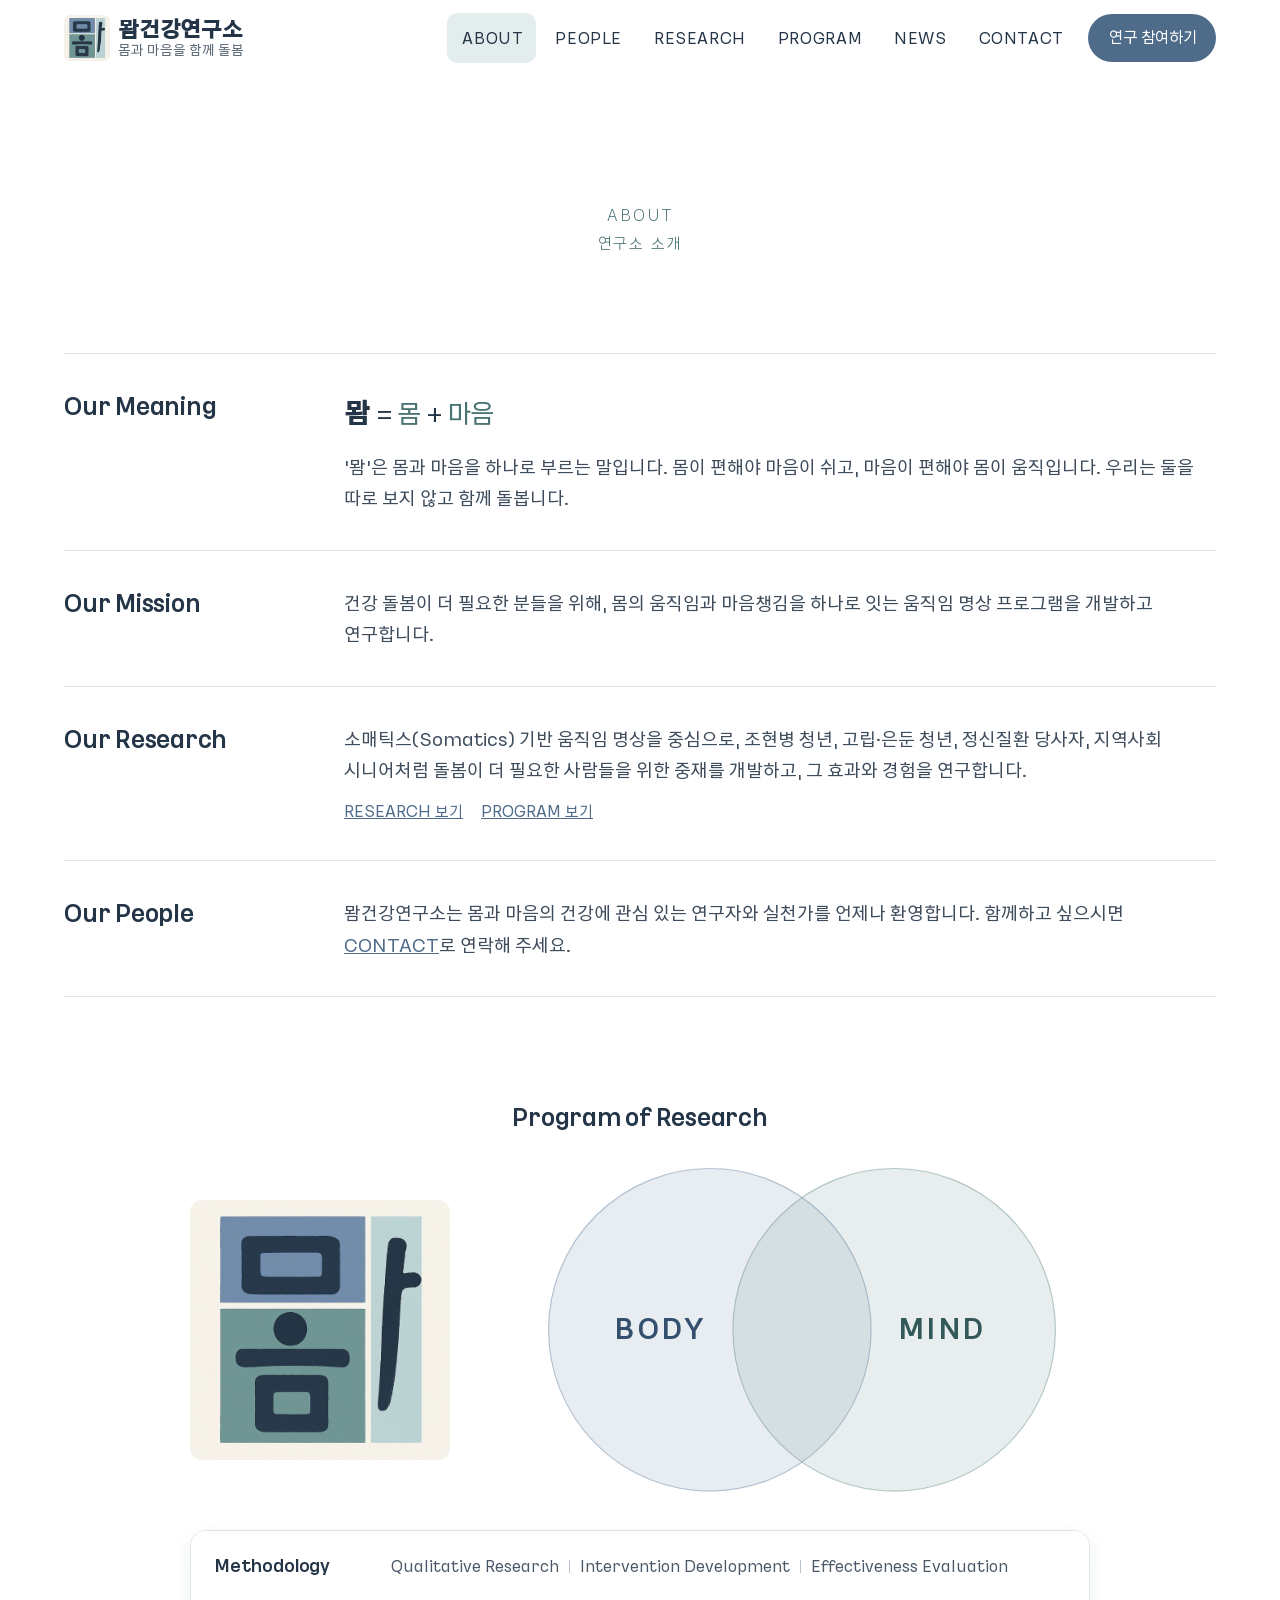
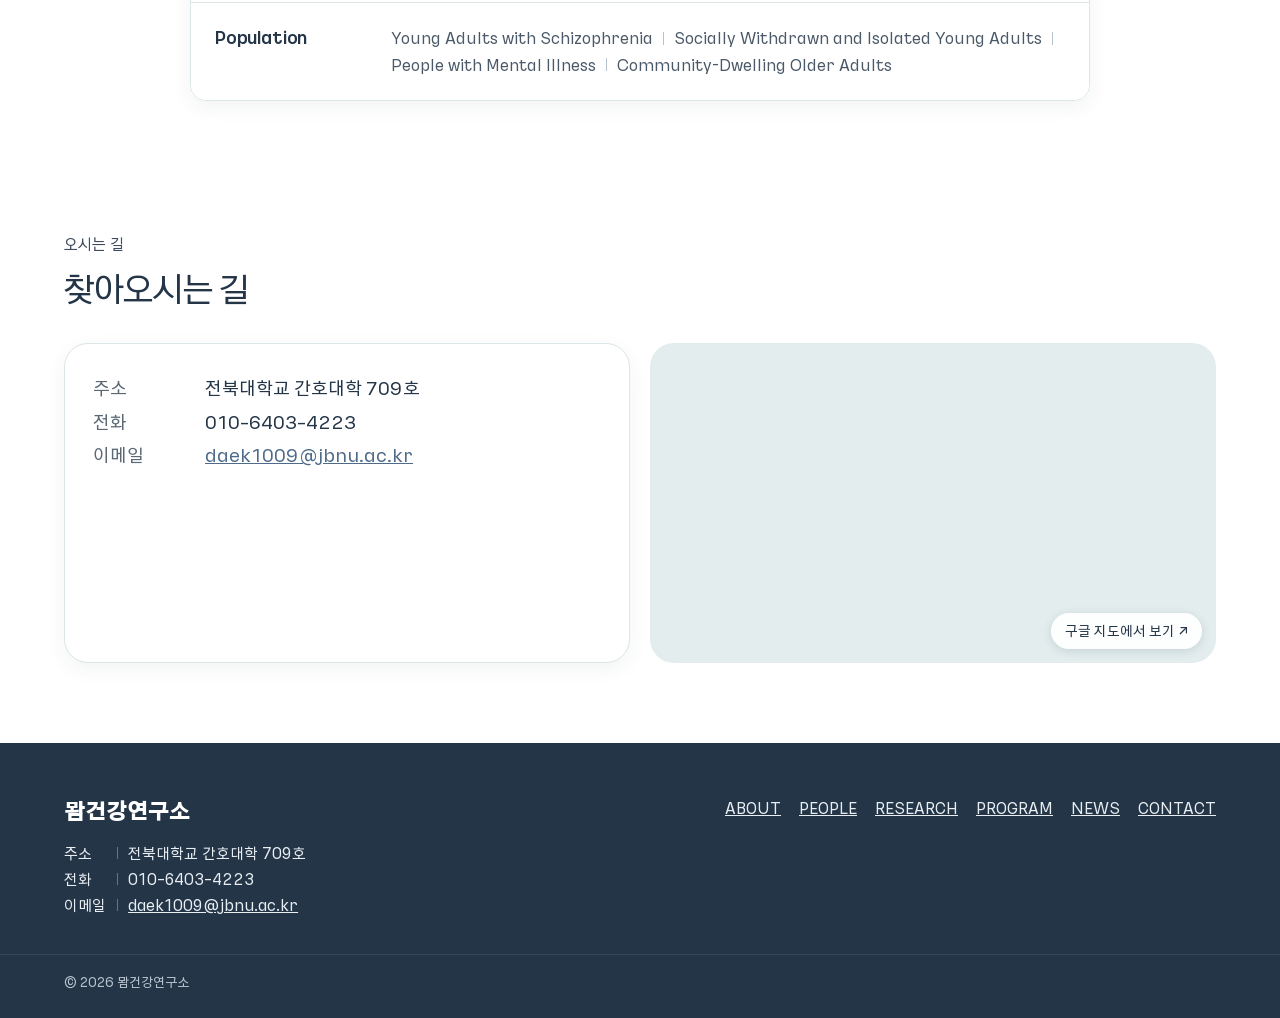
==== about.html @ 6b865387 "연구 도식 개편, 로고를 배경 있는 원본으로 - Program of Research: 왼쪽 뫔 로고 + 오른쪽 BODY·MIND 원 두 개, 글자를 원 안쪽으로 - Methodol" ====
<!doctype html>
<html lang="ko">
<head>
<meta charset="utf-8">
<meta name="viewport" content="width=device-width, initial-scale=1">
<title>연구소 소개 | 뫔건강연구소</title>
<meta name="description" content="뫔건강연구소 소개, 연구 방향, 오시는 길">
<link rel="icon" href="assets/images/favicon.png">
<link rel="preload" href="assets/fonts/KakaoSmallSans-Regular.woff2" as="font" type="font/woff2" crossorigin>
<link rel="preconnect" href="https://fonts.googleapis.com">
<link rel="preconnect" href="https://fonts.gstatic.com" crossorigin>
<link rel="stylesheet" href="https://fonts.googleapis.com/css2?family=Gothic+A1:wght@900&display=swap&text=%EB%AB%94%EA%B1%B4%EA%B0%95%EC%97%B0%EA%B5%AC%EC%86%8C">
<link rel="stylesheet" href="assets/css/style.css">
</head>
<body data-page="about">
<div id="site-header"></div>
<main id="main">
<section class="page-hero only-eyebrow news-top"><div class="wrap">
<p class="eyebrow">ABOUT</p>
<h1 class="ko-title">연구소 소개</h1>
</div></section>

<section class="mabout about-intro" id="intro"><div class="wrap">
  <div class="mrow">
    <h2>Our Meaning</h2>
    <div>
      <p class="mlead"><b>뫔</b> = <span>몸</span> + <span>마음</span></p>
      <p>‘뫔’은 몸과 마음을 하나로 부르는 말입니다. 몸이 편해야 마음이 쉬고, 마음이 편해야 몸이 움직입니다. 우리는 둘을 따로 보지 않고 함께 돌봅니다.</p>
    </div>
  </div>
  <div class="mrow">
    <h2>Our Mission</h2>
    <div><p>건강 돌봄이 더 필요한 분들을 위해, 몸의 움직임과 마음챙김을 하나로 잇는 움직임 명상 프로그램을 개발하고 연구합니다.</p></div>
  </div>
  <div class="mrow">
    <h2>Our Research</h2>
    <div><p>소매틱스(Somatics) 기반 움직임 명상을 중심으로, 조현병 청년, 고립·은둔 청년, 정신질환 당사자, 지역사회 시니어처럼 돌봄이 더 필요한 사람들을 위한 중재를 개발하고, 그 효과와 경험을 연구합니다.</p>
      <p class="mlink"><a href="research.html">RESEARCH 보기</a><a href="program.html">PROGRAM 보기</a></p></div>
  </div>
  <div class="mrow">
    <h2>Our People</h2>
    <div><p>뫔건강연구소는 몸과 마음의 건강에 관심 있는 연구자와 실천가를 언제나 환영합니다. 함께하고 싶으시면 <a href="contact.html">CONTACT</a>로 연락해 주세요.</p></div>
  </div>
</div></section>
<section class="mprog" id="focus"><div class="wrap">
  <h2 class="mprog-title">Program of Research</h2>
  <div class="mprog-body">
    <img class="mprog-logo" src="assets/images/logo-full.jpg" alt="뫔건강연구소 로고" width="640" height="640">
    <svg class="mvenn" viewBox="0 0 500 300" role="img" aria-labelledby="venn-t venn-d">
      <title id="venn-t">Program of Research</title>
      <desc id="venn-d">Two overlapping circles, Body and Mind.</desc>
      <circle cx="170" cy="150" r="140" fill="#728DAA" fill-opacity="0.16" stroke="#728DAA" stroke-opacity="0.5"/>
      <circle cx="330" cy="150" r="140" fill="#729596" fill-opacity="0.16" stroke="#729596" stroke-opacity="0.5"/>
      <text x="128" y="158" text-anchor="middle" class="v-h" fill="#34506E">BODY</text>
      <text x="372" y="158" text-anchor="middle" class="v-h" fill="#335859">MIND</text>
    </svg>
  </div>
  <div class="mboxes">
    <div><h3>Methodology</h3><p>Qualitative Research<span class="vbar" aria-hidden="true"></span>Intervention Development<span class="vbar" aria-hidden="true"></span>Effectiveness Evaluation</p></div>
    <div><h3>Population</h3><p>Young Adults with Schizophrenia<span class="vbar" aria-hidden="true"></span>Socially Withdrawn and Isolated Young Adults<span class="vbar" aria-hidden="true"></span>People with Mental Illness<span class="vbar" aria-hidden="true"></span>Community-Dwelling Older Adults</p></div>
  </div>
</div></section>
<section class="section" id="location"><div class="wrap">
  <div class="section-head"><p class="eyebrow">오시는 길</p><h2>찾아오시는 길</h2></div>
  <div class="grid two">
    <div class="card info"><dl id="loc-info"></dl></div>
    <div class="map" id="map">지도 준비 중</div>
  </div>
</div></section>
</main>
<div id="site-footer"></div>
<script src="assets/data/site.js"></script>
<script src="assets/js/layout.js"></script>
<script>
var S = window.MWAM_SITE || {};
document.getElementById('loc-info').innerHTML =
  '<dt>주소</dt><dd>' + (S.address || '[주소]') + '</dd>' +
  '<dt>전화</dt><dd>' + (S.tel || '[전화번호]') + '</dd>' +
  '<dt>이메일</dt><dd>' + (S.email ? '<a href="mailto:' + S.email + '">' + S.email + '</a>' : '[이메일 주소]') + '</dd>';

if (S.mapEmbed) document.getElementById('map').innerHTML =
  '<iframe src="' + S.mapEmbed + '" title="연구소 위치 지도" tabindex="-1"></iframe>' +
  (S.mapLink ? '<a class="map-link" href="' + S.mapLink + '" target="_blank" rel="noopener" aria-label="구글 지도에서 전북대학교 간호대학 위치 열기"><span>구글 지도에서 보기 ↗</span></a>' : '');
</script>
</body>
</html>
---- assets/css/style.css ----
/* 뫔 건강연구소 — 공통 스타일
   색은 로고에서 가져옴: 남색 / 회청 / 청록 / 하늘 / 크림 */

@font-face {
  font-family: 'Hakgyoansim Allimjang';
  src: url('../fonts/HakgyoansimAllimjang-R.woff2') format('woff2');
  font-weight: 100 499;
  font-display: swap;
}
@font-face {
  font-family: 'Hakgyoansim Allimjang';
  src: url('../fonts/HakgyoansimAllimjang-B.woff2') format('woff2');
  font-weight: 500 900;
  font-display: swap;
}

@font-face {
  font-family: 'Kakao Small Sans';
  src: url('../fonts/KakaoSmallSans-Light.woff2') format('woff2');
  font-weight: 100 349;
  font-display: swap;
}
@font-face {
  font-family: 'Kakao Small Sans';
  src: url('../fonts/KakaoSmallSans-Regular.woff2') format('woff2');
  font-weight: 350 900;
  font-display: swap;
}
@font-face {
  font-family: 'Kakao Big Sans';
  src: url('../fonts/KakaoBigSans-Regular.woff2') format('woff2');
  font-weight: 100 899;
  font-display: swap;
}
@font-face {  /* 카드의 큰 번호 장식에만 씀 */
  font-family: 'Kakao Big Sans';
  src: url('../fonts/KakaoBigSans-ExtraBold.woff2') format('woff2');
  font-weight: 900;
  font-display: swap;
}

:root {
  --navy: #243548;
  --navy-2: #34465B;
  --blue: #4F6B8A;        /* 버튼·링크 (흰 글자 대비 5.5:1) */
  --blue-dark: #34506E;
  --blue-logo: #728DAA;
  --teal: #4A7374;
  --teal-dark: #335859;
  --teal-logo: #729596;
  --sky: #E3EDEE;
  --sky-logo: #BED3D5;
  --teal-tint: #DCEAE7;
  --cream: #E3EDEE;   /* 바탕: 하늘색 (예전 크림색 대신) */
  --white: #FFFFFF;
  --text: #243548;
  --text-2: #3E4C5C;
  --text-3: #4A5868;
  --muted: #5B6876;
  --line: #DCE5E7;
  --shadow: 0 10px 30px rgba(36, 53, 72, 0.10);
  --radius: 24px;
  --font: 'Kakao Small Sans', 'Apple SD Gothic Neo', 'Malgun Gothic', sans-serif;
  --font-head: 'Kakao Big Sans', 'Kakao Small Sans', 'Malgun Gothic', sans-serif;  /* 제목용 */
  --font-brand: 'Gothic A1', 'Hakgyoansim Allimjang', sans-serif;  /* 연구소 이름 전용: Gothic A1 900 */
  --wrap: 1200px;
}

* { box-sizing: border-box; }
html { scroll-behavior: smooth; scroll-padding-top: 96px; }
body {
  margin: 0;
  background: var(--white);  /* 모든 바탕은 흰색 */
  color: var(--text);
  font-family: var(--font);
  font-size: 18px;           /* 주 이용자(고령층 등) 고려해 본문 18px */
  line-height: 1.75;
  word-break: keep-all;
  -webkit-font-smoothing: antialiased;
}
img { max-width: 100%; height: auto; display: block; }
a { color: var(--blue); }
a:hover { color: var(--navy); }
h1, h2, h3, h4 { font-family: var(--font-head); margin: 0; font-weight: 400; line-height: 1.35; letter-spacing: -0.01em; }
p { margin: 0; }
strong, b, th { font-weight: 400; }  /* 이름 외에는 볼드 쓰지 않음 */
.wrap { max-width: var(--wrap); margin: 0 auto; padding: 0 24px; }
.skip { position: absolute; left: -9999px; }
.skip:focus { left: 16px; top: 16px; z-index: 100; background: var(--white); padding: 8px 16px; border-radius: 8px; }
:focus-visible { outline: 3px solid var(--blue-logo); outline-offset: 2px; }

/* ---------- 헤더 ---------- */
.site-header {
  position: sticky; top: 0; z-index: 50;
  background: var(--white);
}
.site-header .wrap { display: flex; align-items: center; justify-content: space-between; gap: 16px; min-height: 76px; }
.brand { display: flex; align-items: center; gap: 8px; text-decoration: none; color: var(--navy); }
.brand img { width: 46px; height: 46px; border-radius: 6px; }
.brand-name { display: flex; flex-direction: column; line-height: 1.12; }
.brand-name strong { font-family: var(--font-brand); font-size: 1.3rem; font-weight: 900; letter-spacing: -0.01em; }  /* 볼드는 연구소 이름에만 */
.brand-name small { font-family: var(--font); font-weight: 400; font-size: 0.85rem; color: var(--muted); }  /* 카카오 작은글씨 */

.gnb { display: flex; align-items: center; gap: 4px; }
.gnb > ul { list-style: none; margin: 0; padding: 0; display: flex; gap: 4px; }
.gnb > ul > li { position: relative; }
.gnb > ul > li > a {
  display: block; padding: 12px 14px; border-radius: 10px;
  text-decoration: none; color: var(--navy); font-weight: 400; font-size: 0.95rem; letter-spacing: 0.04em;
}
.gnb > ul > li > a:hover, .gnb > ul > li > a[aria-current="page"] { background: var(--sky); color: var(--navy); }
.sub {
  list-style: none; margin: 0; padding: 8px;
  position: absolute; top: 100%; left: 50%; transform: translateX(-50%);
  min-width: 180px; background: var(--white); border-radius: 14px; box-shadow: var(--shadow);
  border: 1px solid var(--line);
  opacity: 0; visibility: hidden; transition: opacity .15s;
}
.gnb li:hover > .sub, .gnb li:focus-within > .sub { opacity: 1; visibility: visible; }
.sub a { display: block; padding: 8px 12px; border-radius: 8px; text-decoration: none; color: var(--text-2); font-size: 0.95rem; white-space: nowrap; }
.sub a:hover { background: var(--sky); color: var(--navy); }
.btn-join {
  margin-left: 8px; padding: 10px 20px; border-radius: 999px;
  background: var(--blue); color: var(--white) !important; text-decoration: none; font-weight: 400; font-size: 0.98rem; white-space: nowrap;
}
.btn-join:hover { background: var(--navy); }
.menu-toggle {
  display: none; background: none; border: 1px solid var(--line); border-radius: 10px;
  width: 48px; height: 48px; cursor: pointer; color: var(--navy);
}

@media (max-width: 1080px) {
  .menu-toggle { display: inline-flex; align-items: center; justify-content: center; }
  .gnb {
    display: none; position: absolute; top: 100%; left: 0; right: 0;
    background: var(--white); box-shadow: 0 12px 20px rgba(36, 53, 72, 0.08);
    flex-direction: column; align-items: stretch; padding: 8px 16px 20px;
    max-height: calc(100vh - 76px); overflow-y: auto;
  }
  .gnb.open { display: flex; }
  .gnb > ul { flex-direction: column; }
  .sub { position: static; transform: none; opacity: 1; visibility: visible; box-shadow: none; border: 0; padding: 0 0 8px 12px; min-width: 0; }
  .btn-join { margin: 12px 0 0; text-align: center; }
}

/* ---------- 페이지 상단 (가운데 정렬, 가는 제목) ---------- */
.page-hero { background: var(--white); padding: 72px 0 56px; text-align: center; }
.page-hero .eyebrow { margin-bottom: 10px; font-size: 0.9rem; letter-spacing: 0.12em; color: var(--teal); }
.page-hero h1 { font-size: clamp(1.9rem, 3.6vw, 2.5rem); font-weight: 300; letter-spacing: -0.02em; }
.page-hero p { margin: 14px auto 0; color: var(--text-3); max-width: 620px; font-weight: 300; }
.breadcrumb { font-size: 0.85rem; color: var(--muted); margin-top: 18px; order: 9; }
.breadcrumb a { color: var(--muted); text-decoration: none; }
.page-hero .wrap { display: flex; flex-direction: column; align-items: center; }
.page-hero.only-eyebrow { padding: 56px 0 8px; }  /* NEWS: 영문 제목만 */
.page-hero.only-eyebrow .eyebrow { margin: 0; font-family: var(--font); font-size: 0.95rem; }
.page-hero.only-eyebrow a { color: inherit; text-decoration: none; }

.eyebrow { margin-bottom: 8px; }
.page-hero h1 { font-size: clamp(2rem, 4vw, 2.8rem); }
.page-hero p { margin-top: 12px; color: var(--text-2); max-width: 640px; }
.breadcrumb { font-size: 0.9rem; color: var(--muted); margin-bottom: 12px; }
.breadcrumb a { color: var(--muted); }

.eyebrow { color: var(--blue); font-weight: 400; font-size: 0.95rem; }
.section { padding: 80px 0; }
.section.white { background: var(--white); }
.section-head { margin-bottom: 32px; }
.section-head h2 { font-size: clamp(1.6rem, 3vw, 2.1rem); margin-top: 6px; }
.section-head p { color: var(--text-2); margin-top: 10px; max-width: 680px; }

/* ---------- 홈 히어로 ---------- */
.hero { background: var(--white); }
.hero .wrap { display: flex; flex-wrap: wrap; align-items: center; gap: 40px; padding-top: 72px; padding-bottom: 120px; }
.hero-text { flex: 1 1 460px; display: flex; flex-direction: column; gap: 20px; }
.hero-text h1 { font-size: clamp(2.2rem, 5vw, 3.3rem); line-height: 1.3; }
.hero-text p { font-size: 1.12rem; color: var(--text-2); max-width: 540px; }
.chip { align-self: flex-start; background: var(--white); color: var(--blue-dark); border-radius: 999px; padding: 6px 16px; font-size: 0.92rem; font-weight: 400; }
.hero-art { flex: 1 1 340px; display: flex; justify-content: center; }
.hero-art img { width: min(340px, 80%); border-radius: 12px; box-shadow: var(--shadow); }
@media (max-width: 640px) {
  .hero .wrap { padding-top: 48px; padding-bottom: 104px; gap: 28px; }
  .hero-art img { width: 180px; }
  .section { padding: 56px 0; }
}

.quick { margin-top: -64px; display: grid; grid-template-columns: repeat(auto-fit, minmax(min(300px, 100%), 1fr)); gap: 20px; position: relative; }
.quick a {
  background: var(--white); border-radius: 28px; padding: 30px 34px; text-decoration: none; color: var(--navy);
  display: flex; align-items: center; justify-content: space-between; gap: 20px; box-shadow: var(--shadow);
  transition: transform .15s;
}
.quick a:hover { transform: translateY(-2px); color: var(--navy); }
.quick strong { display: block; font-family: var(--font-head); font-size: 1.3rem; }
.quick span.desc { color: var(--text-3); }
.arrow { flex: none; width: 52px; height: 52px; border-radius: 50%; background: var(--blue); display: flex; align-items: center; justify-content: center; }
.arrow.teal { background: var(--teal); }

/* ---------- 카드 ---------- */
.grid { display: grid; gap: 20px; grid-template-columns: repeat(auto-fit, minmax(min(240px, 100%), 1fr)); }
.grid.two { grid-template-columns: repeat(auto-fit, minmax(min(320px, 100%), 1fr)); }
.card { background: var(--white); border-radius: var(--radius); padding: 28px; display: flex; flex-direction: column; gap: 10px; }
.section.white .card { background: var(--white); }
.card h3 { font-size: 1.15rem; }
.card p { color: var(--text-3); }
.card .num { font-size: 1.6rem; font-weight: 400; color: var(--blue); }
.card .num.teal { color: var(--teal); }
.icon { width: 52px; height: 52px; border-radius: 16px; background: var(--sky); display: flex; align-items: center; justify-content: center; }
.icon.teal { background: var(--teal-tint); }

/* ---------- 목록 ---------- */
.list { list-style: none; margin: 0; padding: 0; }
.list li { border-top: 1px solid var(--line); padding: 14px 0; display: flex; justify-content: space-between; gap: 16px; }
.list li:last-child { border-bottom: 1px solid var(--line); }
.list a { color: var(--navy); text-decoration: none; }
.list a:hover { color: var(--blue); text-decoration: underline; }
.list .date { color: var(--muted); font-size: 0.9rem; flex: none; }
.more { font-size: 0.95rem; padding: 10px 0; }
.box-head { display: flex; justify-content: space-between; align-items: center; }

.tag { display: inline-block; font-size: 0.82rem; font-weight: 400; padding: 2px 10px; border-radius: 999px; background: var(--sky); color: var(--blue-dark); margin-right: 8px; vertical-align: 2px; }
.tag.teal { background: var(--teal-tint); color: var(--teal-dark); }

/* 연구성과 */
.pub { background: var(--white); border-radius: 18px; padding: 20px 24px; margin-bottom: 12px; display: grid; grid-template-columns: 72px 1fr; gap: 16px; }
.pub .year { font-weight: 400; color: var(--blue); }
.pub .title { font-weight: 400; color: var(--navy); }
.pub .meta { color: var(--text-3); font-size: 0.95rem; }
.pub a { font-size: 0.92rem; }

/* 과제 */
.project { background: var(--white); border-radius: 18px; padding: 22px 26px; margin-bottom: 12px; border-left: 6px solid var(--blue-logo); }
.project.done { border-left-color: var(--teal-logo); }
.section.white .project { background: var(--white); }
.project .period { color: var(--muted); font-size: 0.92rem; }
.project h3 { font-size: 1.12rem; margin: 4px 0; }
.project p { color: var(--text-3); font-size: 0.97rem; }

/* RESEARCH 카드 (큰 제목 + 연한 큰 번호 + 알약 이름표) */
.rhead { margin-bottom: 44px; max-width: 860px; }
.rhead h2 { font-size: clamp(1.9rem, 4.2vw, 3rem); line-height: 1.3; letter-spacing: -0.02em; margin-top: 8px; }
.rhead .hl { color: var(--teal); }
.rhead p:last-child { margin-top: 18px; color: var(--text-2); font-size: 1.05rem; }
.rgrid { display: grid; gap: 24px; grid-template-columns: repeat(auto-fill, minmax(min(440px, 100%), 1fr)); }
.rcard { --c: var(--blue); --c2: var(--blue-dark); --tint: #E4ECF4; --line-c: #C9D6E4;
  position: relative; overflow: hidden; border-radius: 28px; padding: 44px 40px 40px;
  background: linear-gradient(170deg, var(--tint) 0%, #F7FAFC 55%, #FFFFFF 100%);
  border: 1px solid rgba(36, 53, 72, 0.07); box-shadow: 0 12px 32px rgba(36, 53, 72, 0.08); }
.rcard::before { content: ''; position: absolute; left: 0; right: 0; top: 0; height: 7px; background: linear-gradient(90deg, var(--c) 0%, var(--line-c) 100%); }
.rcard.tone1 { --c: var(--teal); --c2: var(--teal-dark); --tint: #DDEDE9; --line-c: #BFDAD3; }
.rcard.tone2 { --c: var(--blue-logo); --c2: var(--blue-dark); --tint: #E0EDF0; --line-c: #C4DADF; }
.rcard .wm { position: absolute; top: -26px; right: -14px; font-family: var(--font-head); font-weight: 900; font-size: 11rem; line-height: 1; letter-spacing: -0.04em;
  color: var(--c); opacity: 0.13; pointer-events: none; }
.rcard header { position: relative; display: flex; align-items: center; gap: 14px; padding-bottom: 26px; border-bottom: 1px solid var(--line-c); }
.rcard .num { flex: none; width: 40px; height: 40px; border-radius: 50%; background: var(--c); color: var(--white); display: inline-flex; align-items: center; justify-content: center; font-size: 0.95rem; }
.rcard h3 { font-size: 1.55rem; letter-spacing: -0.02em; }
.rrows { position: relative; margin: 26px 0 0; display: grid; gap: 14px; }
.rrows div { display: grid; grid-template-columns: 104px 1fr; gap: 18px; align-items: start; }
.rrows dt { text-align: center; padding: 6px 0; border-radius: 999px; background: var(--white); border: 1px solid var(--line-c); color: var(--c2); font-size: 0.88rem; }
.rrows dd { margin: 0; padding-top: 4px; color: var(--text); line-height: 1.6; }
.rempty { display: flex; align-items: center; justify-content: center; min-height: 180px; color: var(--muted); }
@media (max-width: 640px) {
  .rcard { padding: 32px 22px 26px; }
  .rcard .wm { font-size: 7.5rem; top: -16px; }
  .rrows div { grid-template-columns: 76px 1fr; gap: 12px; }
}

/* 연구진 */
.person { background: var(--white); border-radius: var(--radius); padding: 28px; display: grid; grid-template-columns: 160px 1fr; gap: 28px; align-items: start; }
.person.small { grid-template-columns: 112px 1fr; padding: 22px; gap: 20px; }
.photo { aspect-ratio: 3 / 4; border-radius: 16px; background: var(--sky); display: flex; align-items: center; justify-content: center; color: var(--muted); font-size: 0.85rem; overflow: hidden; }
.photo img { width: 100%; height: 100%; object-fit: cover; }
.person h3 { font-size: 1.35rem; }
.person.small h3 { font-size: 1.15rem; }
.person .role { color: var(--blue); font-weight: 400; }
.person dl { margin: 12px 0 0; display: grid; grid-template-columns: 72px 1fr; gap: 6px 12px; font-size: 0.97rem; }
.person dt { color: var(--muted); }
.person dd { margin: 0; color: var(--text-2); }
.person ul { margin: 8px 0 0; padding-left: 20px; color: var(--text-2); font-size: 0.97rem; }
.psec { margin-top: 24px; padding-top: 18px; border-top: 1px solid var(--line); }
.psec h4, .psec summary { font-size: 1rem; font-weight: 400; color: var(--blue); margin-bottom: 6px; }
.psec p { color: var(--text-2); }
.psec ul { margin: 0; padding-left: 20px; color: var(--text-2); font-size: 0.97rem; }
.psec li { margin-bottom: 4px; }
details.psec summary { cursor: pointer; list-style: none; display: flex; align-items: center; gap: 8px; }
details.psec summary::-webkit-details-marker { display: none; }
details.psec summary::after { content: '펼치기 ▾'; font-size: 0.85rem; color: var(--muted); margin-left: auto; }
details.psec[open] summary::after { content: '접기 ▴'; }
details.psec .cnt { font-size: 0.85rem; color: var(--muted); }
details.psec ul { margin-top: 10px; font-size: 0.92rem; line-height: 1.65; }
details.psec li { margin-bottom: 10px; }
@media (max-width: 640px) {
  .person, .person.small { grid-template-columns: 1fr; }
  .person .photo { max-width: 180px; }
}

/* 알림마당 */
.tabs { display: flex; gap: 8px; margin-bottom: 24px; flex-wrap: wrap; }
.tabs a { padding: 10px 20px; border-radius: 999px; background: var(--white); text-decoration: none; color: var(--text-2); font-weight: 400; border: 1px solid var(--line); }
.tabs a[aria-current="true"] { background: var(--navy); color: var(--white); border-color: var(--navy); }
/* 게시판 (표 형식) */
.count { font-size: 0.95rem; color: var(--muted); margin-bottom: 12px; }
.count b { color: var(--navy); font-weight: 400; }
.board-table { width: 100%; border-collapse: collapse; border-top: 2px solid var(--navy); background: var(--white); }
.board-table th { font-weight: 400; font-size: 0.92rem; color: var(--muted); padding: 14px 12px; border-bottom: 1px solid var(--line); }
.board-table td { padding: 18px 12px; border-bottom: 1px solid var(--line); vertical-align: middle; }
.board-table .no { width: 96px; text-align: center; color: var(--muted); font-size: 0.95rem; }
.board-table .date { width: 128px; text-align: center; color: var(--muted); font-size: 0.95rem; white-space: nowrap; }
.board-table .subject a { color: var(--text); text-decoration: none; }
.board-table .subject a:hover { color: var(--blue); text-decoration: underline; }
.board-table tbody tr:hover { background: #FBFCFC; }
.cat { color: var(--muted); }
.state { color: #B4483F; font-size: 0.92rem; white-space: nowrap; }  /* 모집 중: 붉은 글씨 (대비 5.3:1) */
.state.closed { color: var(--muted); }
.paging { display: flex; justify-content: center; gap: 6px; margin-top: 32px; }
.paging a, .paging strong { min-width: 40px; height: 40px; display: inline-flex; align-items: center; justify-content: center; border-radius: 8px; text-decoration: none; font-weight: 400; }
.paging a { color: var(--text-3); }
.paging a:hover { background: var(--sky); }
.paging strong { background: var(--navy); color: var(--white); }
@media (max-width: 640px) {
  .board-table thead { display: none; }
  .board-table tr { display: grid; grid-template-columns: auto 1fr; gap: 4px 10px; padding: 16px 4px; border-bottom: 1px solid var(--line); }
  .board-table td { padding: 0; border: 0; }
  .board-table .no { width: auto; text-align: left; }
  .board-table .no.plain { display: none; }  /* 휴대폰에서는 단순 번호 숨김 */
  .board-table .subject { grid-column: 1 / -1; order: -1; }
  .board-table .date { width: auto; text-align: left; }
}

/* 분류 탭 (밑줄형) */
.tabs.line { justify-content: center; gap: 28px; margin-bottom: 36px; }
.tabs.line a { background: none; border: 0; border-radius: 0; padding: 6px 2px; color: var(--muted); border-bottom: 2px solid transparent; }
.tabs.line a:hover { color: var(--navy); }
.tabs.line a[aria-current="true"] { background: none; color: var(--navy); border-bottom-color: var(--navy); }

/* 소식 카드 */
.news-grid { list-style: none; margin: 0; padding: 0; display: grid; gap: 24px; grid-template-columns: repeat(auto-fill, minmax(min(300px, 100%), 1fr)); }
.page-hero.news-top { padding-top: 126px; }  /* NEWS 글자를 70px 아래로 */
.page-hero .ko-title { margin-top: 4px; font-family: var(--font); font-size: 0.95rem; letter-spacing: 0.12em; color: var(--teal); text-align: center; }  /* NEWS와 같은 크기 */
.page-hero.news-top .eyebrow { text-align: center; }
.page-hero.news-top + .section { padding-top: 92px; }
.page-hero.news-top + .news-list { padding-top: 48px; }  /* 탭이 들어간 만큼 */  /* 모든 페이지: 제목 두 줄 아래 본문 시작 위치를 NEWS와 같게 */
@media (max-width: 640px) { .page-hero.news-top { padding-top: 90px; } .page-hero.news-top + .section { padding-top: 64px; } }
.ncard { box-shadow: 0 6px 24px rgba(36, 53, 72, 0.12); position: relative; height: 100%; display: flex; flex-direction: column; gap: 12px; background: var(--white); border-radius: 24px; overflow: hidden; padding: 26px 0 0; text-decoration: none; color: var(--text); transition: transform .15s; }
.ncard:hover { transform: translateY(-3px); box-shadow: 0 10px 30px rgba(36, 53, 72, 0.18); color: var(--text); }
.ncard:hover .ntitle { color: var(--blue); }
.ntop { display: flex; justify-content: space-between; align-items: center; padding: 0 26px; }
.ncard .date { color: var(--muted); font-size: 0.88rem; }
.ntitle { font-family: var(--font-head); font-weight: 400; font-size: 1.2rem; line-height: 1.5; padding: 0 26px; display: -webkit-box; -webkit-line-clamp: 2; -webkit-box-orient: vertical; overflow: hidden; min-height: 3em; }
.nthumb { margin-top: 8px; aspect-ratio: 4 / 3; overflow: hidden; background: var(--sky); display: block; }  /* 사진은 카드 끝까지 */
.nthumb > img { width: 100%; height: 100%; object-fit: cover; transition: transform .3s; }
.ncard:hover .nthumb > img { transform: scale(1.04); }
.noimg { width: 100%; height: 100%; display: flex; align-items: center; justify-content: center; }
.noimg img { width: 30%; opacity: .9; border-radius: 6px; }

/* 글 보기 */
.post { background: var(--white); border-top: 2px solid var(--navy); }
.post-band { background: var(--white); border-bottom: 1px solid var(--line); display: flex; justify-content: space-between; align-items: center; gap: 20px; padding: 22px 28px; }
.post-band h2 { font-size: clamp(1.1rem, 2.4vw, 1.35rem); font-weight: 400; }
.post-band .date { color: var(--muted); font-size: 0.92rem; flex: none; }
.post-body { padding: clamp(24px, 4vw, 44px) 28px; }
.post-body p { margin: 0 0 1em; }
.post-body img { border-radius: 10px; margin: 0 auto 24px; max-width: min(640px, 100%); }  /* 세로 사진이 너무 커지지 않게 */
.post-body ul, .post-body ol { padding-left: 22px; }
.files { border-top: 1px solid var(--line); margin-top: 24px; padding-top: 16px; }
.files h3 { font-size: 1rem; font-weight: 400; color: var(--muted); }
.post-nav { width: 100%; border-collapse: collapse; margin-top: 32px; background: var(--white); border-top: 1px solid var(--navy); }
.post-nav th { width: 110px; font-weight: 400; color: var(--muted); text-align: left; padding: 14px 20px; border-bottom: 1px solid var(--line); font-size: 0.95rem; }
.post-nav td { padding: 14px 12px; border-bottom: 1px solid var(--line); }
.post-nav a { color: var(--text); text-decoration: none; }
.post-nav a:hover { color: var(--blue); text-decoration: underline; }
.to-list { text-align: center; margin-top: 32px; }
.btn-line { display: inline-block; padding: 10px 40px; border: 1px solid var(--navy); border-radius: 999px; color: var(--navy); text-decoration: none; }
.btn-line:hover { background: var(--navy); color: var(--white); }
@media (max-width: 640px) {
  .post-band { flex-direction: column; align-items: flex-start; gap: 6px; padding: 18px 20px; }
  .post-body { padding: 24px 20px; }
  .post-nav th { width: 84px; padding: 12px; }
}

/* 문의 */
.info dl { display: grid; grid-template-columns: 96px 1fr; gap: 2px 16px; margin: 0; }  /* 줄 사이(6.5px)가 제목 아래(12px)보다 좁게 */
.info dt { color: var(--muted); }
.info dd { margin: 0; }
.map { border-radius: var(--radius); overflow: hidden; background: var(--sky); min-height: 320px; display: flex; align-items: center; justify-content: center; color: var(--muted); }
.map iframe { width: 100%; height: 100%; min-height: 320px; border: 0; }
.callout { background: var(--navy); color: #E8EEF2; border-radius: var(--radius); padding: 36px; display: flex; flex-wrap: wrap; justify-content: space-between; align-items: center; gap: 20px; }
.callout h2 { color: var(--white); font-size: 1.5rem; }
.callout .btn { background: var(--white); color: var(--navy); padding: 12px 24px; border-radius: 999px; text-decoration: none; font-weight: 400; }

/* ---------- 푸터 ---------- */
.site-footer { background: var(--navy); color: #E8EEF2; margin-top: 0; }
.site-footer .wrap { padding-top: 52px; padding-bottom: 36px; display: flex; flex-wrap: wrap; justify-content: space-between; gap: 28px; }
.site-footer strong { font-family: var(--font-brand); font-size: 1.3rem; font-weight: 900; color: var(--white); display: block; margin-bottom: 8px; }
.site-footer p { font-size: 0.93rem; }
.site-footer a { color: #E8EEF2; }
.foot-links { display: flex; flex-wrap: wrap; gap: 6px 18px; font-size: 0.93rem; }
.copy { border-top: 1px solid var(--navy-2); }
.copy .wrap { padding-top: 16px; padding-bottom: 24px; font-size: 0.82rem; color: #B7C3CF; }

.ph { color: var(--muted); }  /* [채워 넣을 자리] 표시 */

/* 흰 바탕 위에서 카드가 구분되도록 */
.card, .person, .pub, .project, .post, .board-table { border: 1px solid var(--line); box-shadow: 0 6px 20px rgba(36, 53, 72, 0.06); }
.board-table { border-top: 2px solid var(--navy); }

/* PUBLICATIONS 소제목: 작고 굵게 (영문) */
.out-head h2 { font-size: 1.45rem; font-weight: 900; letter-spacing: -0.01em; margin-top: 4px; }
/* 연구진 소제목: PROGRAM의 작은 '프로그램' 글자와 같은 크기·모양 */
.people-head h2 { font-family: var(--font); font-size: 0.95rem; font-weight: 400; color: var(--blue); letter-spacing: 0; }

/* 글자 정중앙 보정 (실제 글자 모양 기준으로 잰 차이만큼 여백을 미세 조정, 2026-10-18 측정) */
.gnb > ul > li > a { padding: 12px 12.2px 12px 15.8px; }       /* 영문 자간 때문에 왼쪽으로 1.8px 치우침 */
.btn-join { padding: 9.05px 19.28px 10.95px 20.72px; }          /* 아래로 0.95px, 왼쪽으로 0.72px */
.chip { padding: 6.38px 16.23px 5.62px 15.77px; }               /* 위로 0.38px */
.rcard .num { padding-left: 0.9px; }                             /* 숫자가 왼쪽으로 0.45px */
.rrows dt { padding: 5.92px 0 6.08px; }                          /* 평균 0.08px */
.callout .btn { padding: 11.13px 23.22px 12.87px 24.78px; }      /* 아래로 0.87px */
.btn-line { padding: 9.13px 40.22px 10.87px 39.78px; }           /* 아래로 0.87px */

/* NEWS 분류 표시 */
.ncat { display: inline-block; margin-left: 8px; padding: 1px 10px; border-radius: 999px; background: var(--sky); color: var(--blue-dark); font-size: 0.78rem; vertical-align: 1px; }
.post-band .ncat { margin: 0 10px 0 0; vertical-align: 3px; }
.news-list .tabs.line { margin-bottom: 40px; }

/* 목록 정보 줄 구분: 연한 세로선 */
.vbar { display: inline-block; width: 1px; height: 0.85em; background: #B7C3CF; margin: 0 10px; vertical-align: -0.05em; }

/* NEWS 카드: 사진 위 반투명 라벨 (왼쪽 아래) */
.nthumb { position: relative; }
.nlabel { position: absolute; left: 16px; bottom: 16px; padding: 5px 14px; border-radius: 999px;
  background: rgba(255, 255, 255, 0.86); -webkit-backdrop-filter: blur(6px); backdrop-filter: blur(6px);
  color: var(--navy); font-size: 0.72rem; letter-spacing: 0.14em; line-height: 1.4; box-shadow: 0 2px 10px rgba(36, 53, 72, 0.12); }
.post-band .ncat { background: none; border: 1px solid var(--line); color: var(--blue-dark); font-size: 0.72rem; letter-spacing: 0.14em; padding: 2px 12px; }

/* 오시는 길 지도: 지도 전체를 누르면 구글 지도 링크로 */
.map { position: relative; }
.map-link { position: absolute; inset: 0; display: flex; align-items: flex-end; justify-content: flex-end; padding: 14px; text-decoration: none; }
.map-link span { background: rgba(255, 255, 255, 0.92); color: var(--navy); font-size: 0.85rem; padding: 6px 14px; border-radius: 999px; box-shadow: 0 2px 10px rgba(36, 53, 72, 0.15); }
.map-link:hover span { background: var(--navy); color: var(--white); }
.site-footer .vbar { background: rgba(232, 238, 242, 0.35); }
.site-footer .fl { display: inline-block; width: 2.9em; }  /* 주소·전화·이메일 뒤 세로선이 한 줄로 서도록 */

/* ---------- 메인 (KIMPACT Lab 구성 참고) ---------- */
.mhero { position: relative; overflow: hidden; color: var(--white); text-align: center; }
.mhero-bg { position: absolute; inset: 0; background: url('../images/posts/2026-09-17-muju-somatics-photo.jpg') center 55% / cover no-repeat; }
.mhero-bg::after { content: ''; position: absolute; inset: 0; background: linear-gradient(180deg, rgba(36, 53, 72, 0.62), rgba(36, 53, 72, 0.78)); }
.mhero-in { position: relative; padding-top: 120px; padding-bottom: 120px; display: flex; flex-direction: column; align-items: center; gap: 10px; }
.mhero-tag { font-size: 1rem; letter-spacing: 0.14em; color: #DCE5E7; }
.mhero-name { font-family: var(--font-brand); font-weight: 900; font-size: clamp(2.6rem, 6vw, 4.2rem); letter-spacing: -0.01em; color: var(--white); }
.mhero-sub { font-size: 1.1rem; color: #E8EEF2; }
.mabout { padding: 96px 0 40px; }
.mrow { display: grid; grid-template-columns: 240px 1fr; gap: 40px; padding: 36px 0; border-top: 1px solid var(--line); }
.mrow:last-child { border-bottom: 1px solid var(--line); }
.mrow h2 { font-size: 1.45rem; font-weight: 900; color: var(--navy); }
.mrow p { color: var(--text-2); }
.mrow p + p { margin-top: 12px; }
.mlead { font-family: var(--font-head); font-size: 1.6rem; color: var(--navy) !important; }
.mlead b { font-family: var(--font-brand); font-weight: 900; }
.mlead span { color: var(--teal); }
.mlink { display: flex; gap: 18px; flex-wrap: wrap; }
.mlink a { font-size: 0.95rem; }
.mprog { padding: 64px 0 40px; text-align: center; }
.mprog-title { font-size: 1.45rem; font-weight: 900; margin-bottom: 24px; }
.mvenn { width: min(760px, 100%); height: auto; }
.mvenn .v-h { font-family: var(--font-head); font-weight: 900; font-size: 24px; letter-spacing: 0.12em; }
.mvenn .v-t { font-family: var(--font); font-size: 16px; fill: var(--text-2); }
.mvenn .v-c { font-family: var(--font-brand); font-weight: 900; font-size: 30px; fill: var(--navy); }
.mvenn .v-t2 { font-family: var(--font); font-size: 15px; fill: var(--text-2); }
.mboxes { max-width: 760px; margin: 8px auto 0; display: grid; grid-template-columns: 1fr 1fr; border: 1px solid var(--line); border-radius: 16px; overflow: hidden; box-shadow: 0 6px 20px rgba(36, 53, 72, 0.06); }
.mboxes > div { padding: 22px 24px; background: var(--white); }
.mboxes > div + div { border-left: 1px solid var(--line); }
.mboxes h3 { font-size: 1.05rem; font-weight: 900; margin-bottom: 6px; }
.mboxes p { color: var(--text-3); font-size: 0.95rem; }
@media (max-width: 720px) {
  .mrow { grid-template-columns: 1fr; gap: 10px; padding: 28px 0; }
  .mhero-in { padding-top: 88px; padding-bottom: 88px; }
  .mboxes { grid-template-columns: 1fr; }
  .mboxes > div + div { border-left: 0; border-top: 1px solid var(--line); }
}
/* 문의: 위 두 카드와 '연구 참여 신청' 사이 = 두 카드 사이 간격 */
.section.contact-top { padding-bottom: 0; }
.contact-top + #join { padding-top: 20px; }

/* 메인 스크롤 효과 (자바스크립트가 켜졌을 때만) */
.anim .reveal { opacity: 0; transform: translateY(28px); transition: opacity 0.9s ease, transform 0.9s cubic-bezier(0.2, 0.7, 0.2, 1); }
.anim .reveal.in { opacity: 1; transform: none; }
.anim .mhero-bg { transform: scale(1.08); will-change: transform; }
.anim .ncard.reveal.in:hover { transform: translateY(-3px); transition: transform 0.15s; }  /* 떠오른 뒤에도 카드 마우스 효과 유지 */
.mabout.about-intro { padding-top: 92px; }  /* ABOUT: 제목 두 줄 아래 위치를 다른 페이지와 같게 */

/* 문의: 연구 참여 신청 아래 지도, 두 칸 높이를 같게 */
.join-stack { display: grid; grid-auto-rows: 1fr; gap: 20px; }
.contact-map { min-height: 0; height: 100%; }
.contact-map iframe { min-height: 0; height: 100%; display: block; }

/* Program of Research: 왼쪽 로고 + 오른쪽 원 두 개, 아래 두 줄 */
.mprog-body { display: flex; align-items: center; justify-content: center; gap: clamp(24px, 5vw, 64px); max-width: 900px; margin: 0 auto; }
.mprog-logo { width: clamp(150px, 22vw, 260px); height: auto; border-radius: 12px; flex: none; }
.mprog-body .mvenn { width: min(500px, 100%); flex: 1 1 auto; }
.mboxes { max-width: 900px; grid-template-columns: 1fr; text-align: left; margin-top: 28px; }
.mboxes > div { display: grid; grid-template-columns: 160px 1fr; gap: 16px; align-items: baseline; }
.mboxes > div + div { border-left: 0; border-top: 1px solid var(--line); }
.mboxes h3 { margin-bottom: 0; }
@media (max-width: 720px) {
  .mprog-body { flex-direction: column; }
  .mboxes > div { grid-template-columns: 1fr; gap: 4px; }
}
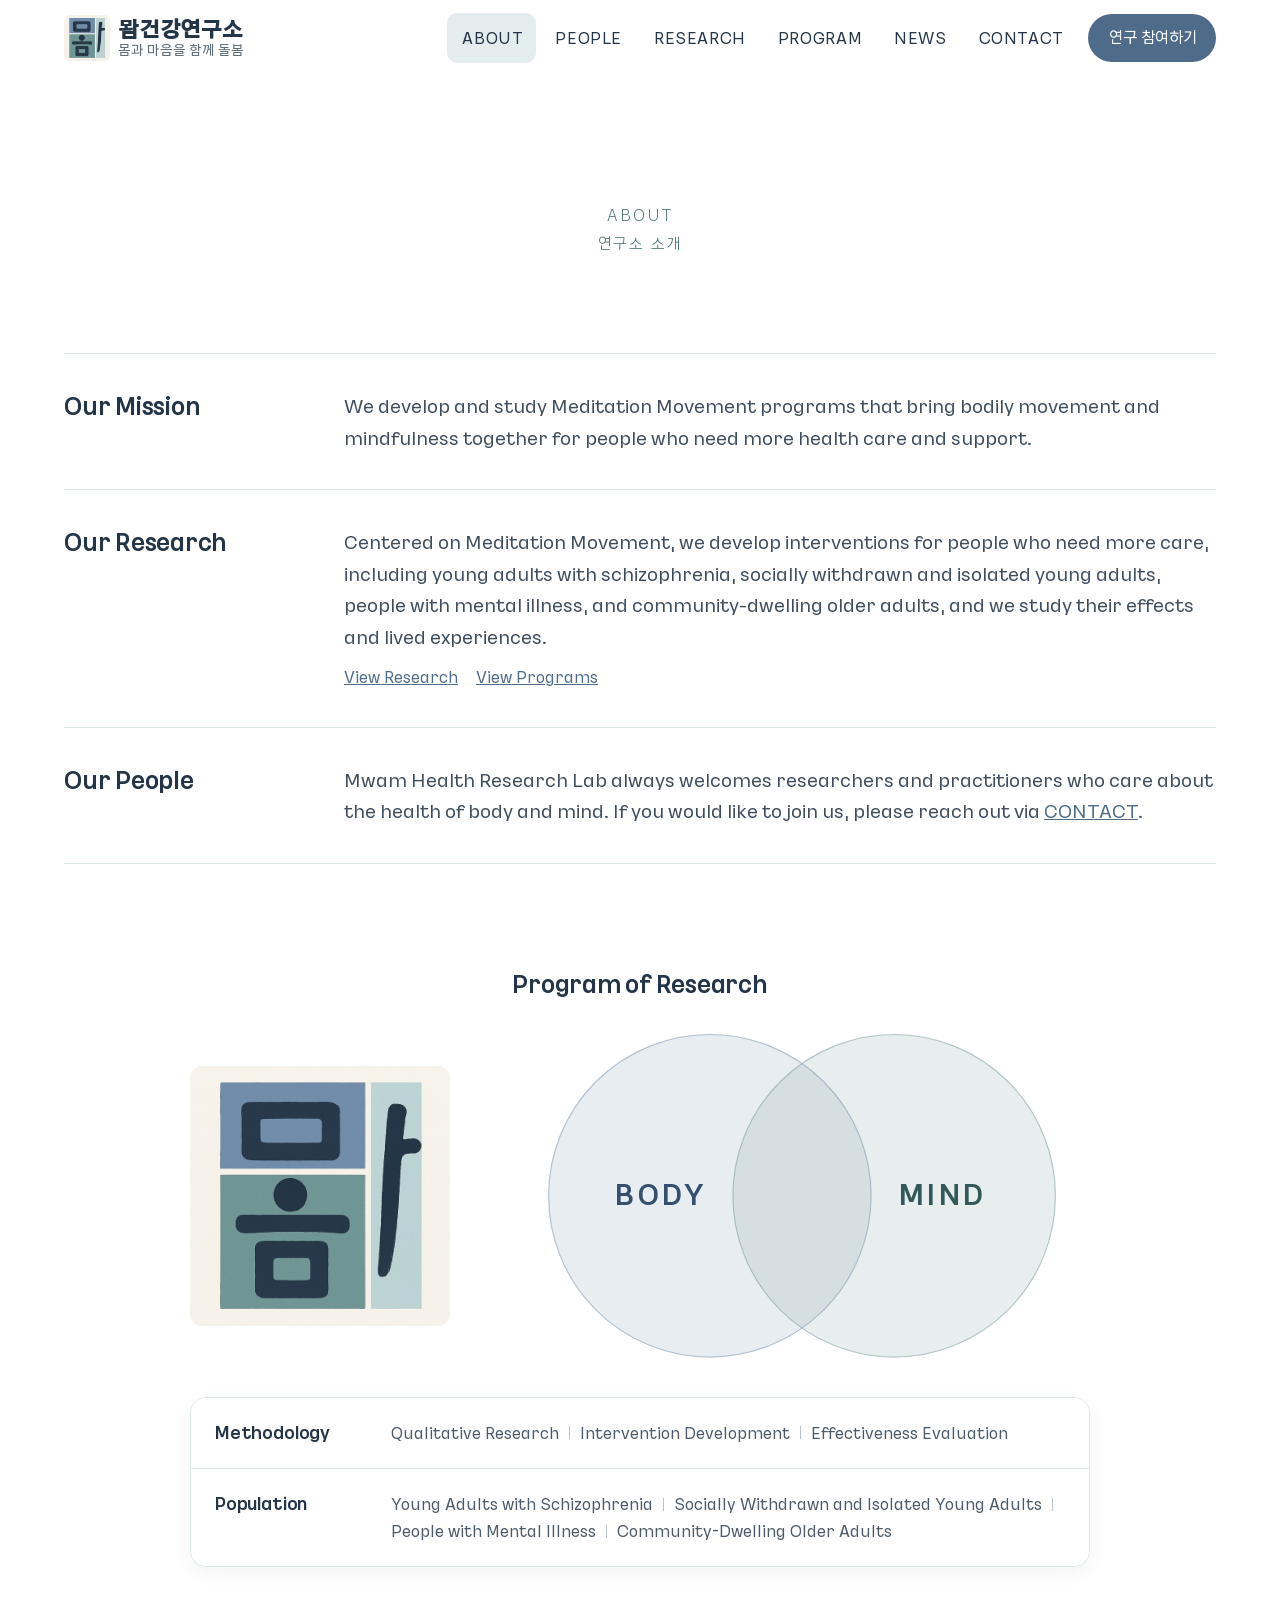
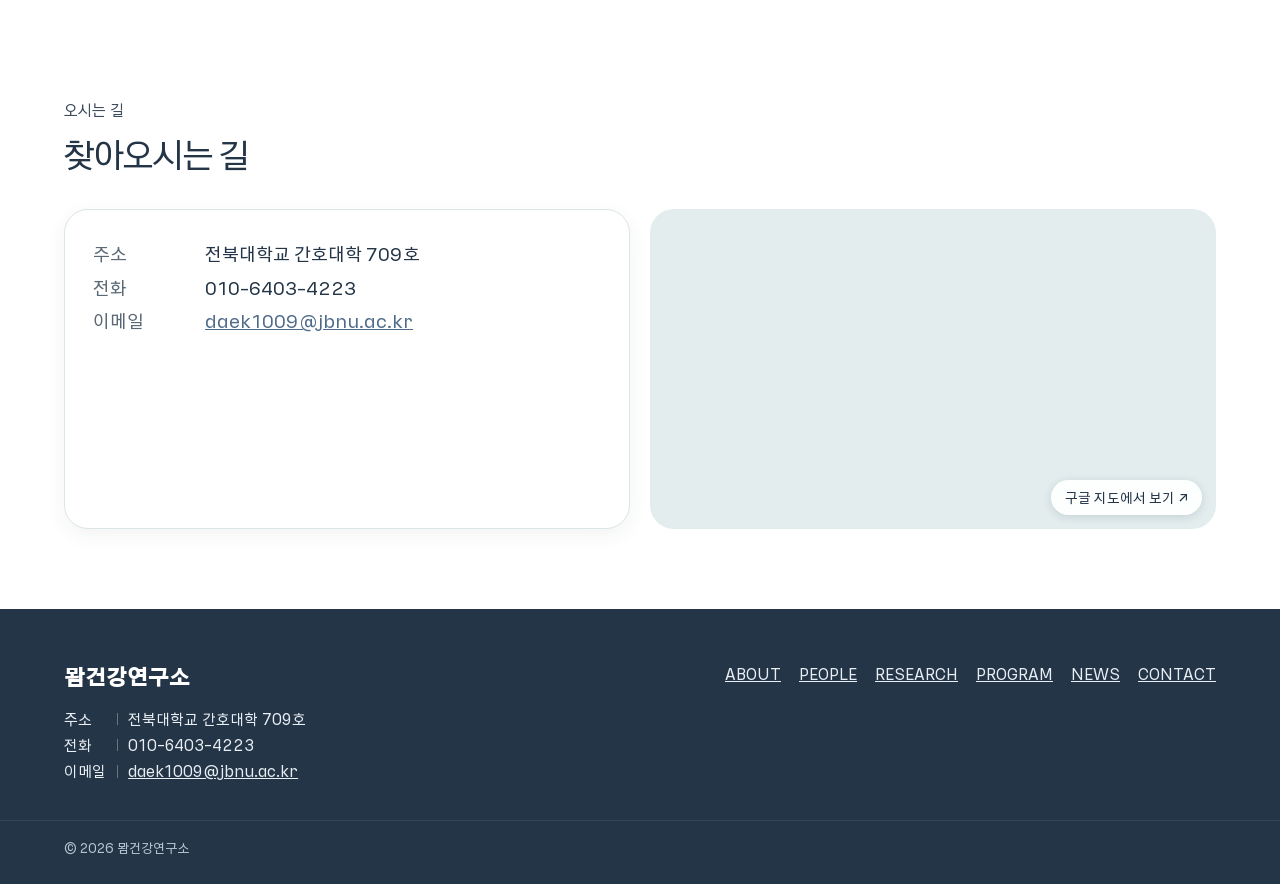
==== commit a3561993: "메인·ABOUT: Our Meaning 삭제, 단락 영문화, 'Meditation Movement' Co-Authored-By: Claude Opus 5.5 <noreply@ant" ====
--- a/about.html
+++ b/about.html
@@ -22,24 +22,17 @@
 
 <section class="mabout about-intro" id="intro"><div class="wrap">
   <div class="mrow">
-    <h2>Our Meaning</h2>
-    <div>
-      <p class="mlead"><b>뫔</b> = <span>몸</span> + <span>마음</span></p>
-      <p>‘뫔’은 몸과 마음을 하나로 부르는 말입니다. 몸이 편해야 마음이 쉬고, 마음이 편해야 몸이 움직입니다. 우리는 둘을 따로 보지 않고 함께 돌봅니다.</p>
-    </div>
-  </div>
-  <div class="mrow">
     <h2>Our Mission</h2>
-    <div><p>건강 돌봄이 더 필요한 분들을 위해, 몸의 움직임과 마음챙김을 하나로 잇는 움직임 명상 프로그램을 개발하고 연구합니다.</p></div>
+    <div><p>We develop and study Meditation Movement programs that bring bodily movement and mindfulness together for people who need more health care and support.</p></div>
   </div>
   <div class="mrow">
     <h2>Our Research</h2>
-    <div><p>소매틱스(Somatics) 기반 움직임 명상을 중심으로, 조현병 청년, 고립·은둔 청년, 정신질환 당사자, 지역사회 시니어처럼 돌봄이 더 필요한 사람들을 위한 중재를 개발하고, 그 효과와 경험을 연구합니다.</p>
-      <p class="mlink"><a href="research.html">RESEARCH 보기</a><a href="program.html">PROGRAM 보기</a></p></div>
+    <div><p>Centered on Meditation Movement, we develop interventions for people who need more care, including young adults with schizophrenia, socially withdrawn and isolated young adults, people with mental illness, and community-dwelling older adults, and we study their effects and lived experiences.</p>
+      <p class="mlink"><a href="research.html">View Research</a><a href="program.html">View Programs</a></p></div>
   </div>
   <div class="mrow">
     <h2>Our People</h2>
-    <div><p>뫔건강연구소는 몸과 마음의 건강에 관심 있는 연구자와 실천가를 언제나 환영합니다. 함께하고 싶으시면 <a href="contact.html">CONTACT</a>로 연락해 주세요.</p></div>
+    <div><p>Mwam Health Research Lab always welcomes researchers and practitioners who care about the health of body and mind. If you would like to join us, please reach out via <a href="contact.html">CONTACT</a>.</p></div>
   </div>
 </div></section>
 <section class="mprog" id="focus"><div class="wrap">
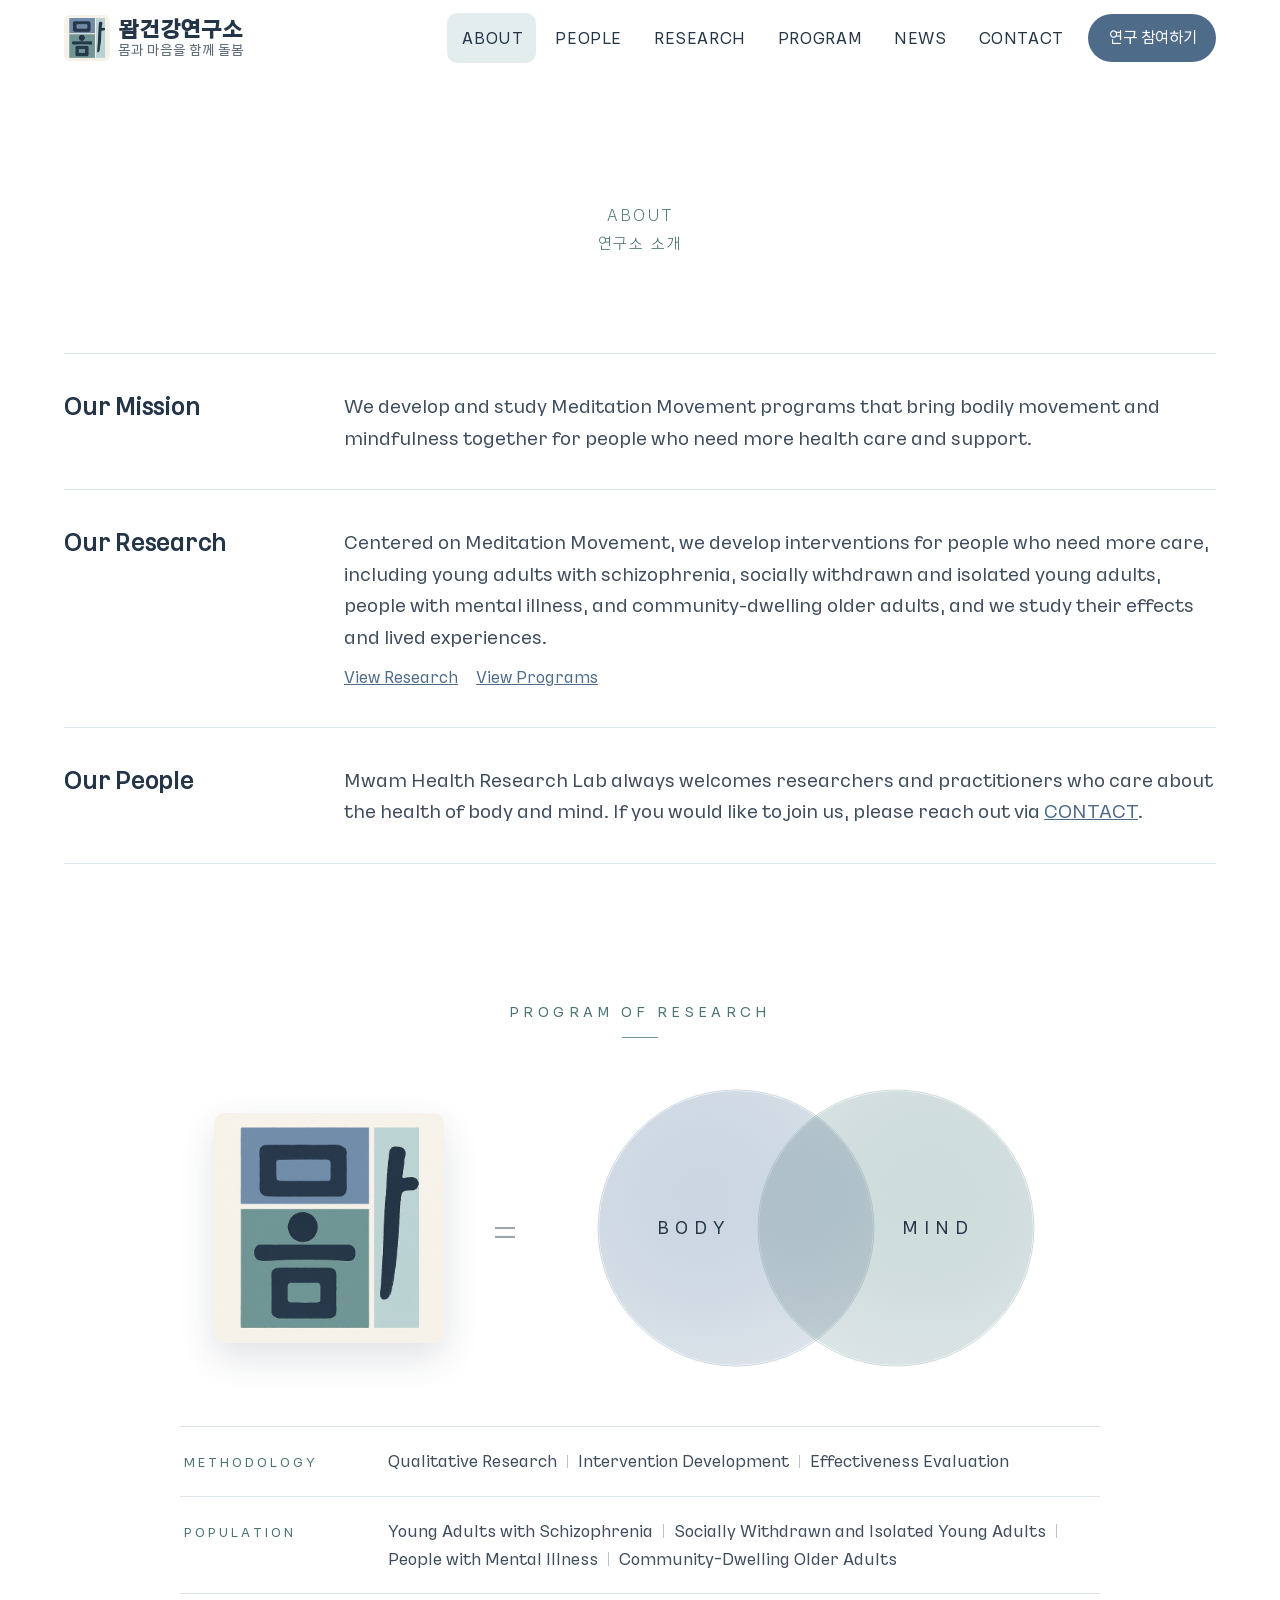
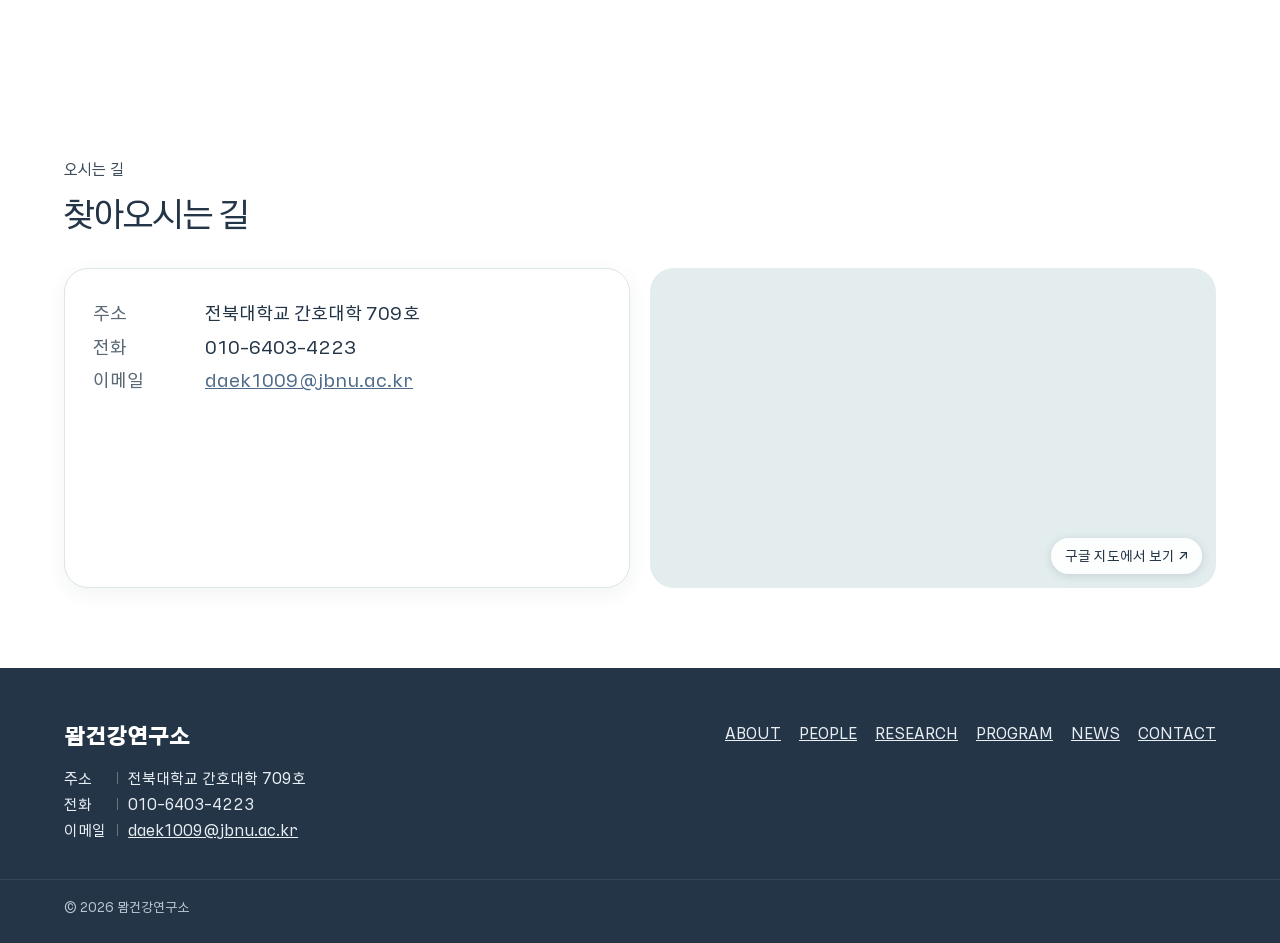
==== commit c09ff871: "메인 배너 사진, 연구 도식 고급화, 관심 연구 분야 영문 - 메인 배너: Unsplash 무료 사진(차를 따르는 모습, Justin Zhu) - Program of Researc" ====
--- a/about.html
+++ b/about.html
@@ -36,22 +36,29 @@
   </div>
 </div></section>
 <section class="mprog" id="focus"><div class="wrap">
-  <h2 class="mprog-title">Program of Research</h2>
+  <p class="mprog-eyebrow">Program of Research</p>
   <div class="mprog-body">
     <img class="mprog-logo" src="assets/images/logo-full.jpg" alt="뫔건강연구소 로고" width="640" height="640">
+    <span class="mprog-eq" aria-hidden="true">=</span>
     <svg class="mvenn" viewBox="0 0 500 300" role="img" aria-labelledby="venn-t venn-d">
       <title id="venn-t">Program of Research</title>
       <desc id="venn-d">Two overlapping circles, Body and Mind.</desc>
-      <circle cx="170" cy="150" r="140" fill="#728DAA" fill-opacity="0.16" stroke="#728DAA" stroke-opacity="0.5"/>
-      <circle cx="330" cy="150" r="140" fill="#729596" fill-opacity="0.16" stroke="#729596" stroke-opacity="0.5"/>
-      <text x="128" y="158" text-anchor="middle" class="v-h" fill="#34506E">BODY</text>
-      <text x="372" y="158" text-anchor="middle" class="v-h" fill="#335859">MIND</text>
+      <defs>
+        <radialGradient id="gBody" cx="38%" cy="38%" r="75%"><stop offset="0" stop-color="#9FB4CA" stop-opacity="0.55"/><stop offset="1" stop-color="#728DAA" stop-opacity="0.22"/></radialGradient>
+        <radialGradient id="gMind" cx="62%" cy="38%" r="75%"><stop offset="0" stop-color="#A6C1C0" stop-opacity="0.55"/><stop offset="1" stop-color="#729596" stop-opacity="0.22"/></radialGradient>
+      </defs>
+      <circle cx="170" cy="150" r="138" fill="url(#gBody)" stroke="#FFFFFF" stroke-width="2"/>
+      <circle cx="330" cy="150" r="138" fill="url(#gMind)" stroke="#FFFFFF" stroke-width="2" style="mix-blend-mode:multiply"/>
+      <circle cx="170" cy="150" r="138" fill="none" stroke="#728DAA" stroke-opacity="0.45" stroke-width="0.8"/>
+      <circle cx="330" cy="150" r="138" fill="none" stroke="#729596" stroke-opacity="0.45" stroke-width="0.8"/>
+      <text x="128" y="156" text-anchor="middle" class="v-h" fill="#243548">BODY</text>
+      <text x="372" y="156" text-anchor="middle" class="v-h" fill="#243548">MIND</text>
     </svg>
   </div>
-  <div class="mboxes">
-    <div><h3>Methodology</h3><p>Qualitative Research<span class="vbar" aria-hidden="true"></span>Intervention Development<span class="vbar" aria-hidden="true"></span>Effectiveness Evaluation</p></div>
-    <div><h3>Population</h3><p>Young Adults with Schizophrenia<span class="vbar" aria-hidden="true"></span>Socially Withdrawn and Isolated Young Adults<span class="vbar" aria-hidden="true"></span>People with Mental Illness<span class="vbar" aria-hidden="true"></span>Community-Dwelling Older Adults</p></div>
-  </div>
+  <dl class="mboxes">
+    <div><dt>Methodology</dt><dd>Qualitative Research<span class="vbar" aria-hidden="true"></span>Intervention Development<span class="vbar" aria-hidden="true"></span>Effectiveness Evaluation</dd></div>
+    <div><dt>Population</dt><dd>Young Adults with Schizophrenia<span class="vbar" aria-hidden="true"></span>Socially Withdrawn and Isolated Young Adults<span class="vbar" aria-hidden="true"></span>People with Mental Illness<span class="vbar" aria-hidden="true"></span>Community-Dwelling Older Adults</dd></div>
+  </dl>
 </div></section>
 <section class="section" id="location"><div class="wrap">
   <div class="section-head"><p class="eyebrow">오시는 길</p><h2>찾아오시는 길</h2></div>
--- a/assets/css/style.css
+++ b/assets/css/style.css
@@ -442,8 +442,8 @@
 
 /* ---------- 메인 (KIMPACT Lab 구성 참고) ---------- */
 .mhero { position: relative; overflow: hidden; color: var(--white); text-align: center; }
-.mhero-bg { position: absolute; inset: 0; background: url('../images/posts/2026-09-17-muju-somatics-photo.jpg') center 55% / cover no-repeat; }
-.mhero-bg::after { content: ''; position: absolute; inset: 0; background: linear-gradient(180deg, rgba(36, 53, 72, 0.62), rgba(36, 53, 72, 0.78)); }
+.mhero-bg { position: absolute; inset: 0; background: url('../images/hero-tea.jpg') center 50% / cover no-repeat; }
+.mhero-bg::after { content: ''; position: absolute; inset: 0; background: linear-gradient(180deg, rgba(36, 53, 72, 0.48), rgba(36, 53, 72, 0.66)); }
 .mhero-in { position: relative; padding-top: 120px; padding-bottom: 120px; display: flex; flex-direction: column; align-items: center; gap: 10px; }
 .mhero-tag { font-size: 1rem; letter-spacing: 0.14em; color: #DCE5E7; }
 .mhero-name { font-family: var(--font-brand); font-weight: 900; font-size: clamp(2.6rem, 6vw, 4.2rem); letter-spacing: -0.01em; color: var(--white); }
@@ -505,3 +505,28 @@
   .mprog-body { flex-direction: column; }
   .mboxes > div { grid-template-columns: 1fr; gap: 4px; }
 }
+.psec p.en { margin-top: 4px; color: var(--muted); font-size: 0.95rem; }
+
+/* Program of Research: 고급스럽게 (2026-10-18) */
+.mprog { padding: 96px 0 72px; }
+.mprog-eyebrow { font-family: var(--font); font-size: 0.85rem; letter-spacing: 0.32em; text-transform: uppercase; color: var(--teal); margin-bottom: 40px; }
+.mprog-eyebrow::after { content: ''; display: block; width: 36px; height: 1px; background: var(--teal-logo); margin: 14px auto 0; }
+.mprog-body { display: flex; flex-direction: row; align-items: center; justify-content: center; gap: clamp(14px, 4vw, 48px); max-width: 920px; margin: 0 auto; }
+.mprog-logo { width: clamp(84px, 22vw, 230px); border-radius: 10px; box-shadow: 0 14px 36px rgba(36, 53, 72, 0.14); }
+.mprog-eq { font-family: var(--font); font-weight: 300; font-size: clamp(1.4rem, 4vw, 2.4rem); color: var(--muted); opacity: 0.6; }
+.mprog-body .mvenn { width: auto; flex: 0 1 500px; min-width: 0; }
+.mvenn .v-h { font-family: var(--font); font-weight: 400; font-size: 17px; letter-spacing: 0.34em; }
+.mboxes { max-width: 920px; margin: 48px auto 0; display: block; border: 0; border-radius: 0; box-shadow: none; overflow: visible; }
+.mboxes > div { display: grid; grid-template-columns: 180px 1fr; gap: 24px; align-items: baseline; padding: 20px 4px; border-top: 1px solid var(--line); background: none; }
+.mboxes > div:last-child { border-bottom: 1px solid var(--line); }
+.mboxes > div + div { border-left: 0; }
+.mboxes dt { font-size: 0.78rem; letter-spacing: 0.24em; text-transform: uppercase; color: var(--teal); }
+.mboxes dd { margin: 0; color: var(--text-2); font-size: 0.98rem; line-height: 1.8; }
+@media (max-width: 720px) {
+  .mprog { padding: 64px 0 48px; }
+  .mprog-eyebrow { margin-bottom: 28px; }
+  .mprog-body { flex-direction: row; }            /* 휴대폰도 로고·원을 한 줄에 */
+  .mvenn .v-h { font-size: 22px; letter-spacing: 0.22em; }
+  .mboxes > div { grid-template-columns: 1fr; gap: 6px; padding: 16px 2px; }
+  .mboxes dd { font-size: 0.9rem; }
+}
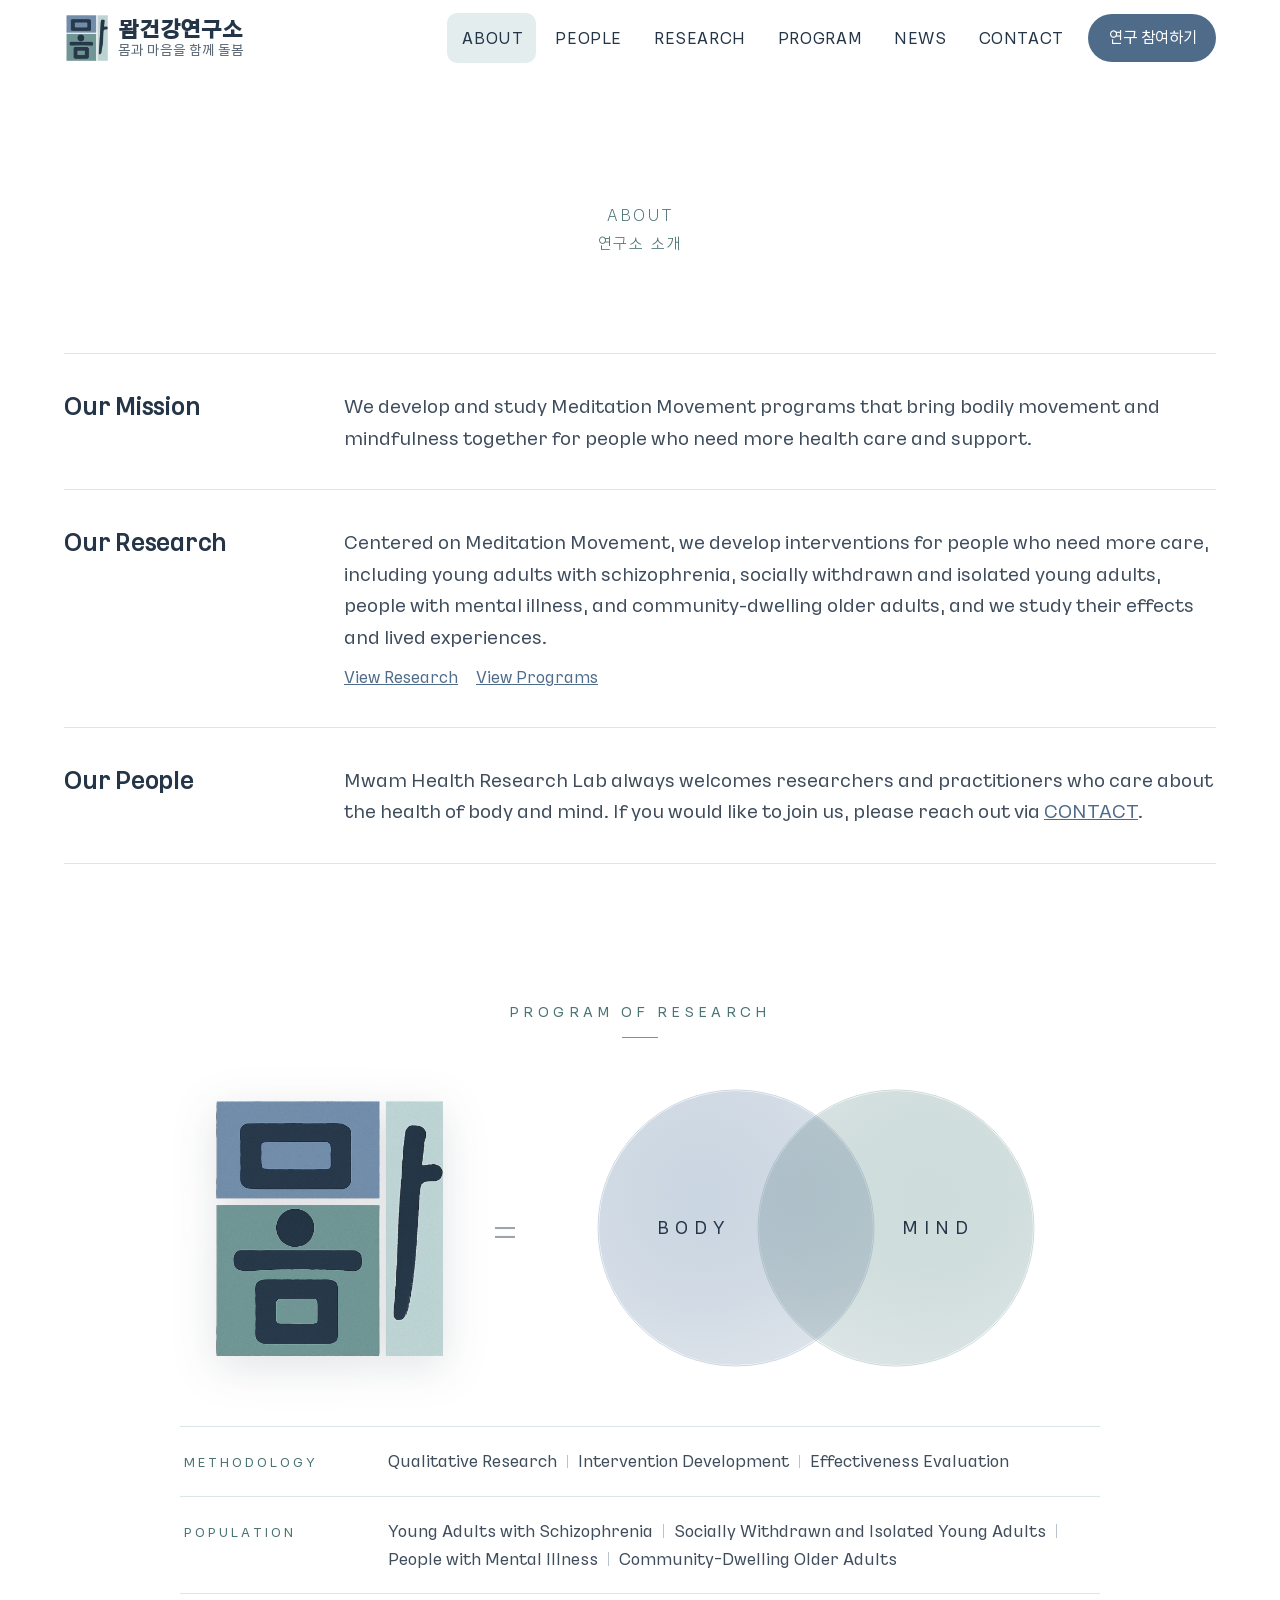
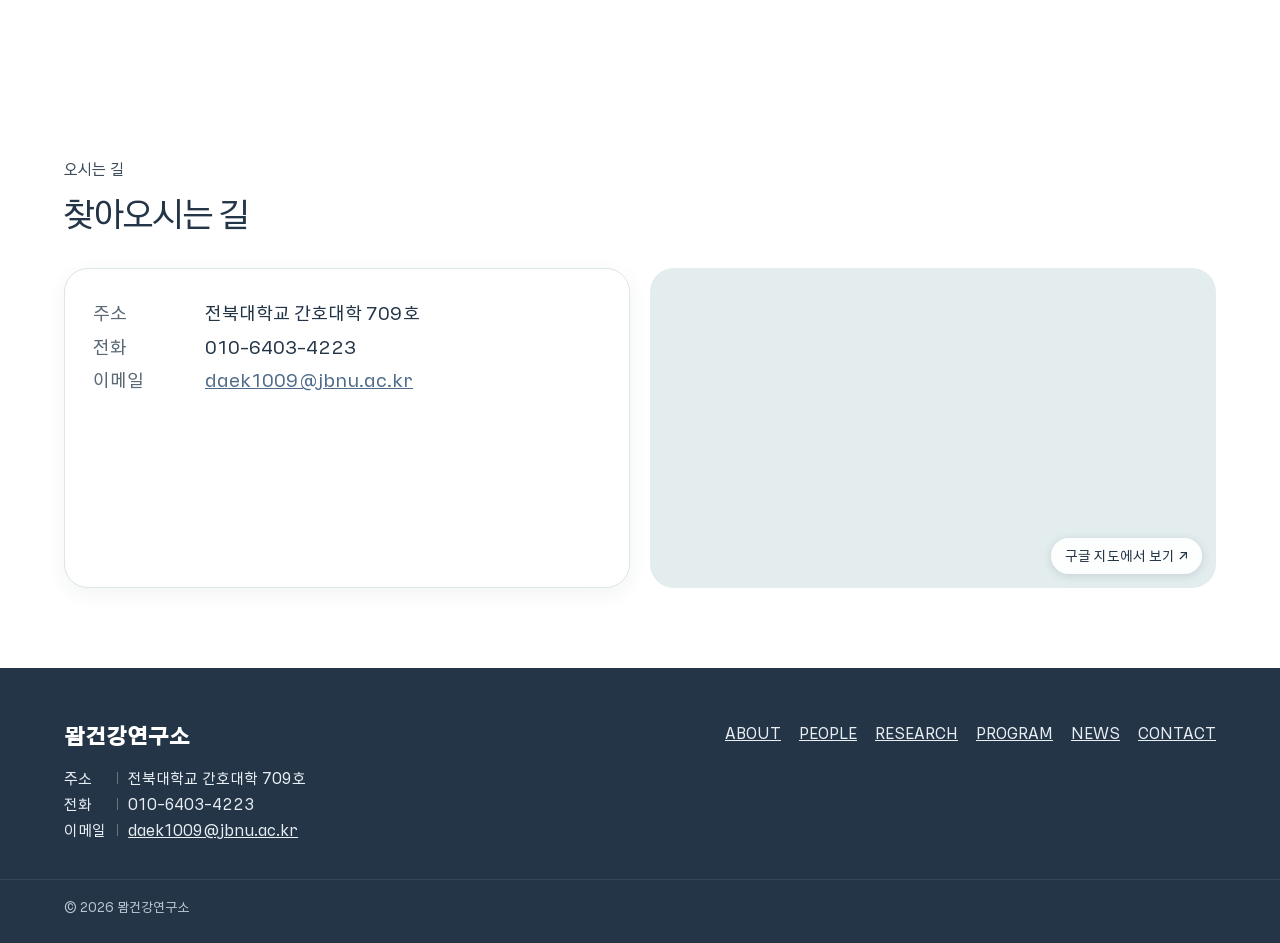
==== commit 19fd55a3: "로고 배경 완전 제거 (블록 사이 틈 포함) 종이색 배경과 블록 사이 틈을 투명하게, 경계의 종이색 번짐도 제거. 머리글·파비콘·연구 도식에 적용.  Co-Authored-By: " ====
--- a/about.html
+++ b/about.html
@@ -38,7 +38,7 @@
 <section class="mprog" id="focus"><div class="wrap">
   <p class="mprog-eyebrow">Program of Research</p>
   <div class="mprog-body">
-    <img class="mprog-logo" src="assets/images/logo-full.jpg" alt="뫔건강연구소 로고" width="640" height="640">
+    <img class="mprog-logo" src="assets/images/logo-cut-480.png" alt="뫔건강연구소 로고" width="429" height="480">
     <span class="mprog-eq" aria-hidden="true">=</span>
     <svg class="mvenn" viewBox="0 0 500 300" role="img" aria-labelledby="venn-t venn-d">
       <title id="venn-t">Program of Research</title>
--- a/assets/css/style.css
+++ b/assets/css/style.css
@@ -530,3 +530,7 @@
   .mboxes > div { grid-template-columns: 1fr; gap: 6px; padding: 16px 2px; }
   .mboxes dd { font-size: 0.9rem; }
 }
+
+/* 배경 없는 로고 */
+.mprog-logo { border-radius: 0; box-shadow: none; filter: drop-shadow(0 10px 22px rgba(36, 53, 72, 0.14)); }
+.brand img { object-fit: contain; border-radius: 0; }
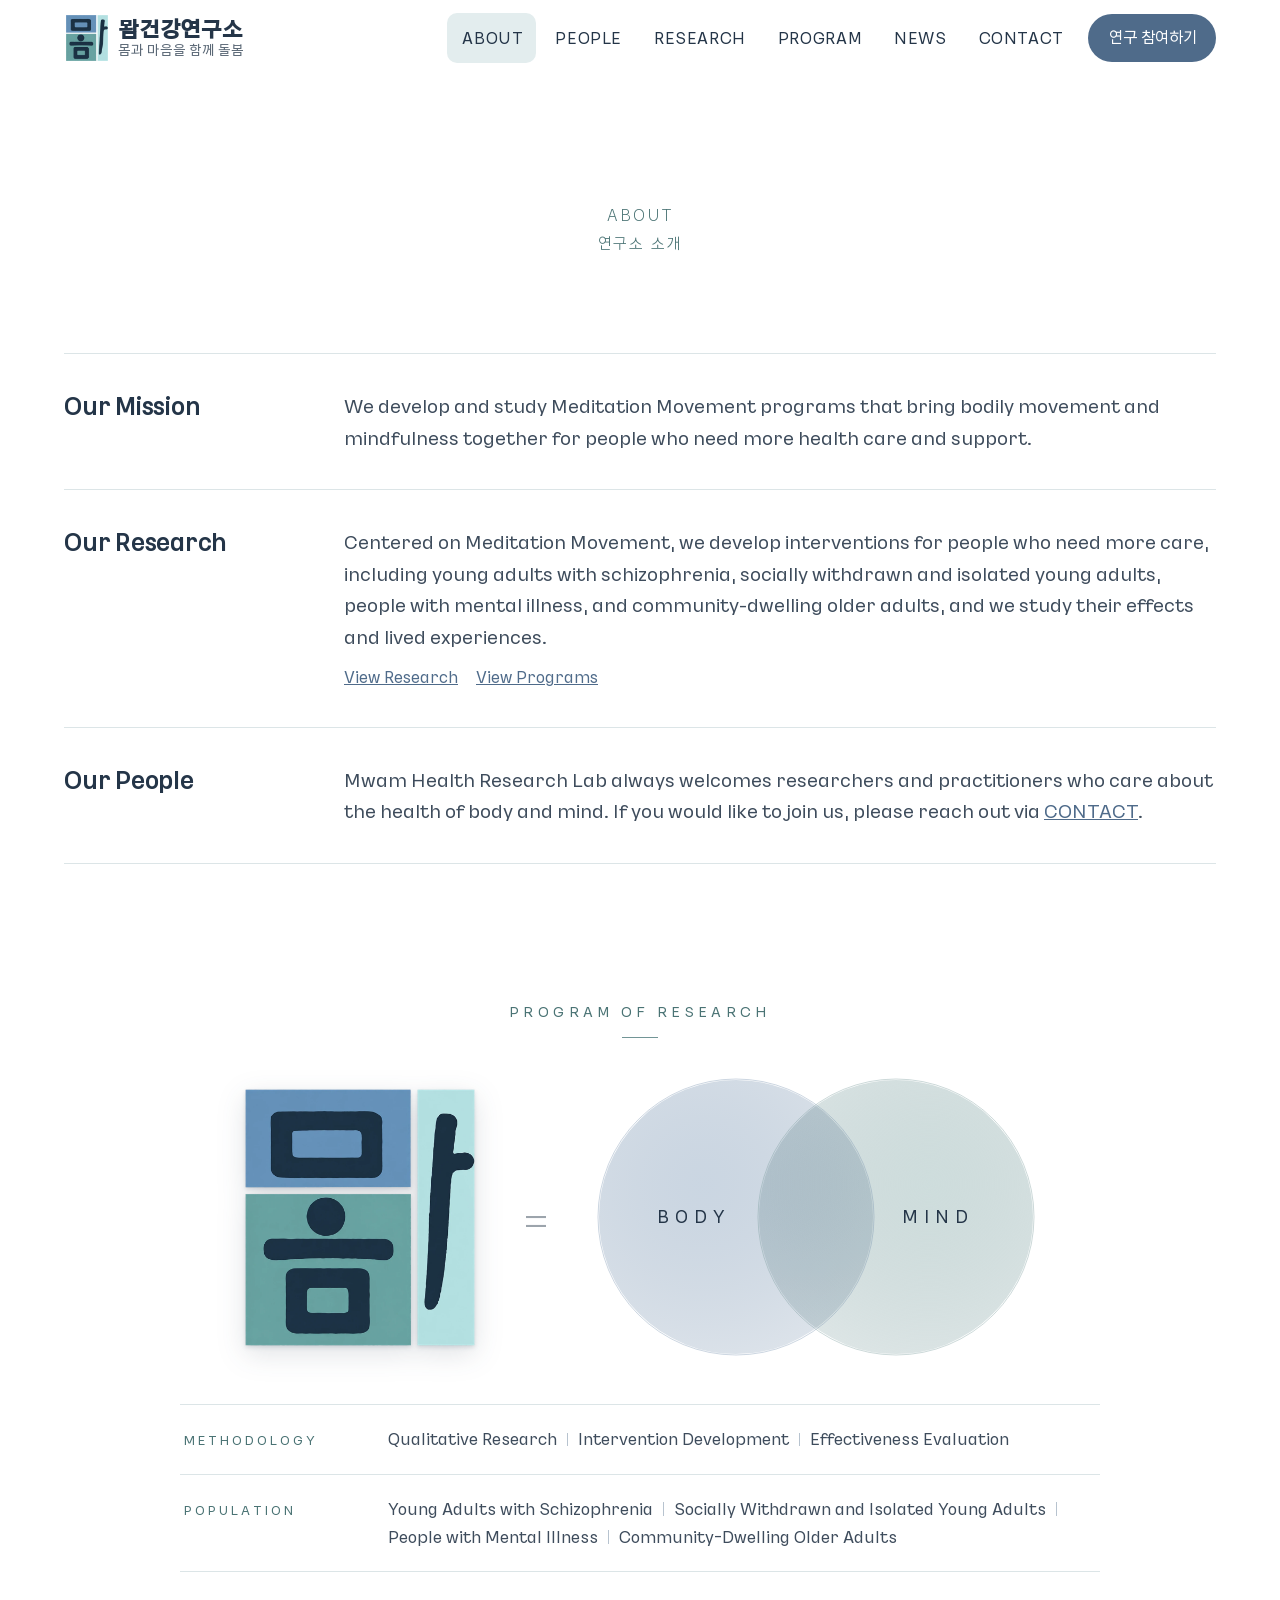
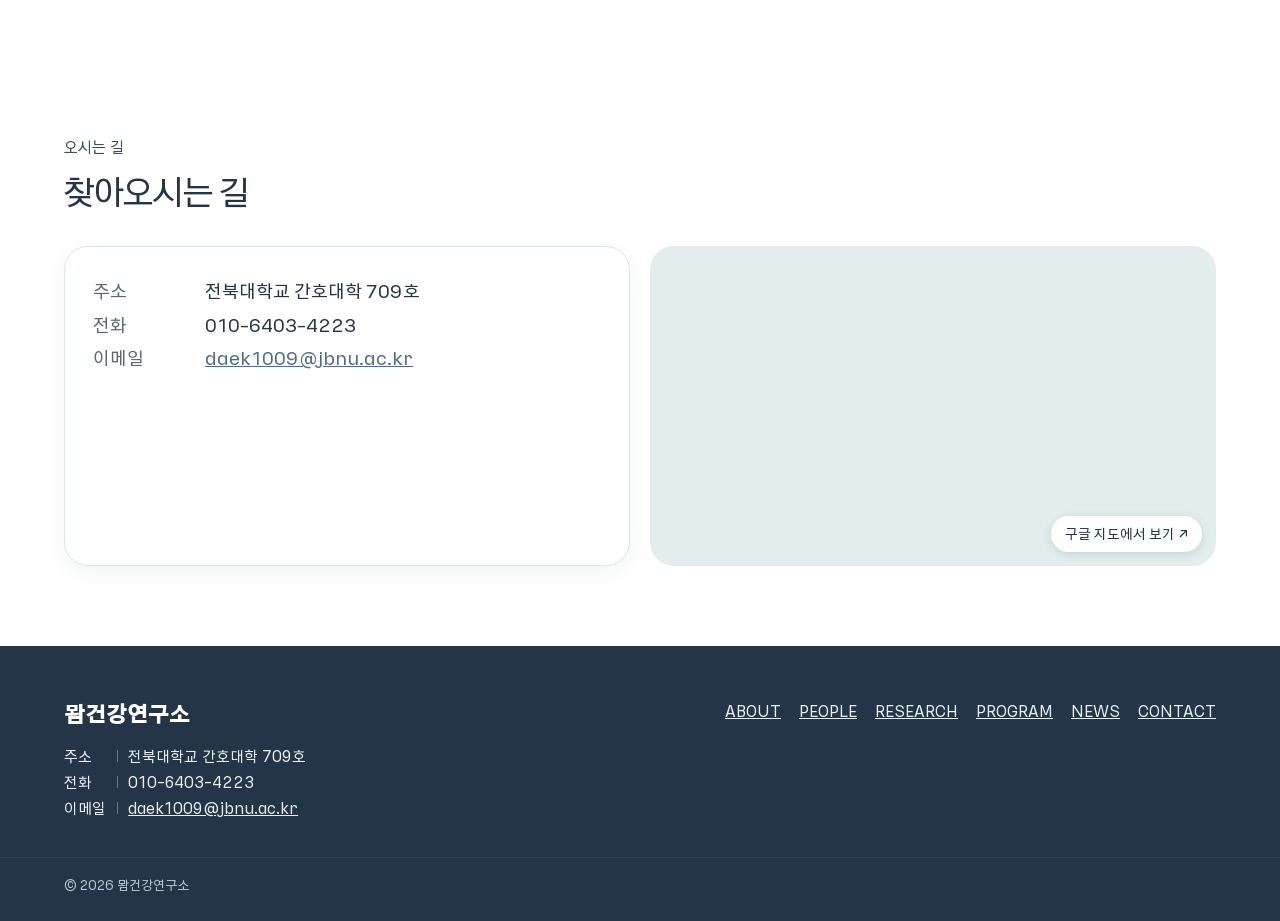
==== commit 7466a4e9: "새 로고(투명), 도식 로고 사각형별 그림자, '=' 양쪽 간격 맞춤 - 보내주신 새 로고로 머리글·파비콘·도식 교체 (머리글은 그림자 없음) - 도식 로고는 세 사각형마다 은은한" ====
--- a/about.html
+++ b/about.html
@@ -5,7 +5,7 @@
 <meta name="viewport" content="width=device-width, initial-scale=1">
 <title>연구소 소개 | 뫔건강연구소</title>
 <meta name="description" content="뫔건강연구소 소개, 연구 방향, 오시는 길">
-<link rel="icon" href="assets/images/favicon.png">
+<link rel="icon" href="assets/images/favicon.png?v=3">
 <link rel="preload" href="assets/fonts/KakaoSmallSans-Regular.woff2" as="font" type="font/woff2" crossorigin>
 <link rel="preconnect" href="https://fonts.googleapis.com">
 <link rel="preconnect" href="https://fonts.gstatic.com" crossorigin>
@@ -38,9 +38,9 @@
 <section class="mprog" id="focus"><div class="wrap">
   <p class="mprog-eyebrow">Program of Research</p>
   <div class="mprog-body">
-    <img class="mprog-logo" src="assets/images/logo-cut-480.png" alt="뫔건강연구소 로고" width="429" height="480">
+    <img class="mprog-logo" src="assets/images/logo-cut-480.png?v=3" alt="뫔건강연구소 로고" width="431" height="480">
     <span class="mprog-eq" aria-hidden="true">=</span>
-    <svg class="mvenn" viewBox="0 0 500 300" role="img" aria-labelledby="venn-t venn-d">
+    <svg class="mvenn" viewBox="31 11 438 278" role="img" aria-labelledby="venn-t venn-d">
       <title id="venn-t">Program of Research</title>
       <desc id="venn-d">Two overlapping circles, Body and Mind.</desc>
       <defs>
--- a/assets/css/style.css
+++ b/assets/css/style.css
@@ -514,7 +514,7 @@
 .mprog-body { display: flex; flex-direction: row; align-items: center; justify-content: center; gap: clamp(14px, 4vw, 48px); max-width: 920px; margin: 0 auto; }
 .mprog-logo { width: clamp(84px, 22vw, 230px); border-radius: 10px; box-shadow: 0 14px 36px rgba(36, 53, 72, 0.14); }
 .mprog-eq { font-family: var(--font); font-weight: 300; font-size: clamp(1.4rem, 4vw, 2.4rem); color: var(--muted); opacity: 0.6; }
-.mprog-body .mvenn { width: auto; flex: 0 1 500px; min-width: 0; }
+.mprog-body .mvenn { width: auto; flex: 0 1 438px; min-width: 0; }
 .mvenn .v-h { font-family: var(--font); font-weight: 400; font-size: 17px; letter-spacing: 0.34em; }
 .mboxes { max-width: 920px; margin: 48px auto 0; display: block; border: 0; border-radius: 0; box-shadow: none; overflow: visible; }
 .mboxes > div { display: grid; grid-template-columns: 180px 1fr; gap: 24px; align-items: baseline; padding: 20px 4px; border-top: 1px solid var(--line); background: none; }
@@ -534,3 +534,7 @@
 /* 배경 없는 로고 */
 .mprog-logo { border-radius: 0; box-shadow: none; filter: drop-shadow(0 10px 22px rgba(36, 53, 72, 0.14)); }
 .brand img { object-fit: contain; border-radius: 0; }
+
+/* 도식 로고: 투명한 틈 덕분에 세 사각형마다 각각 그림자 / 머리글 로고는 그림자 없음 */
+.mprog-logo { filter: drop-shadow(0 2px 2px rgba(36, 53, 72, 0.16)) drop-shadow(0 8px 14px rgba(36, 53, 72, 0.14)); }
+.brand img { filter: none; box-shadow: none; }
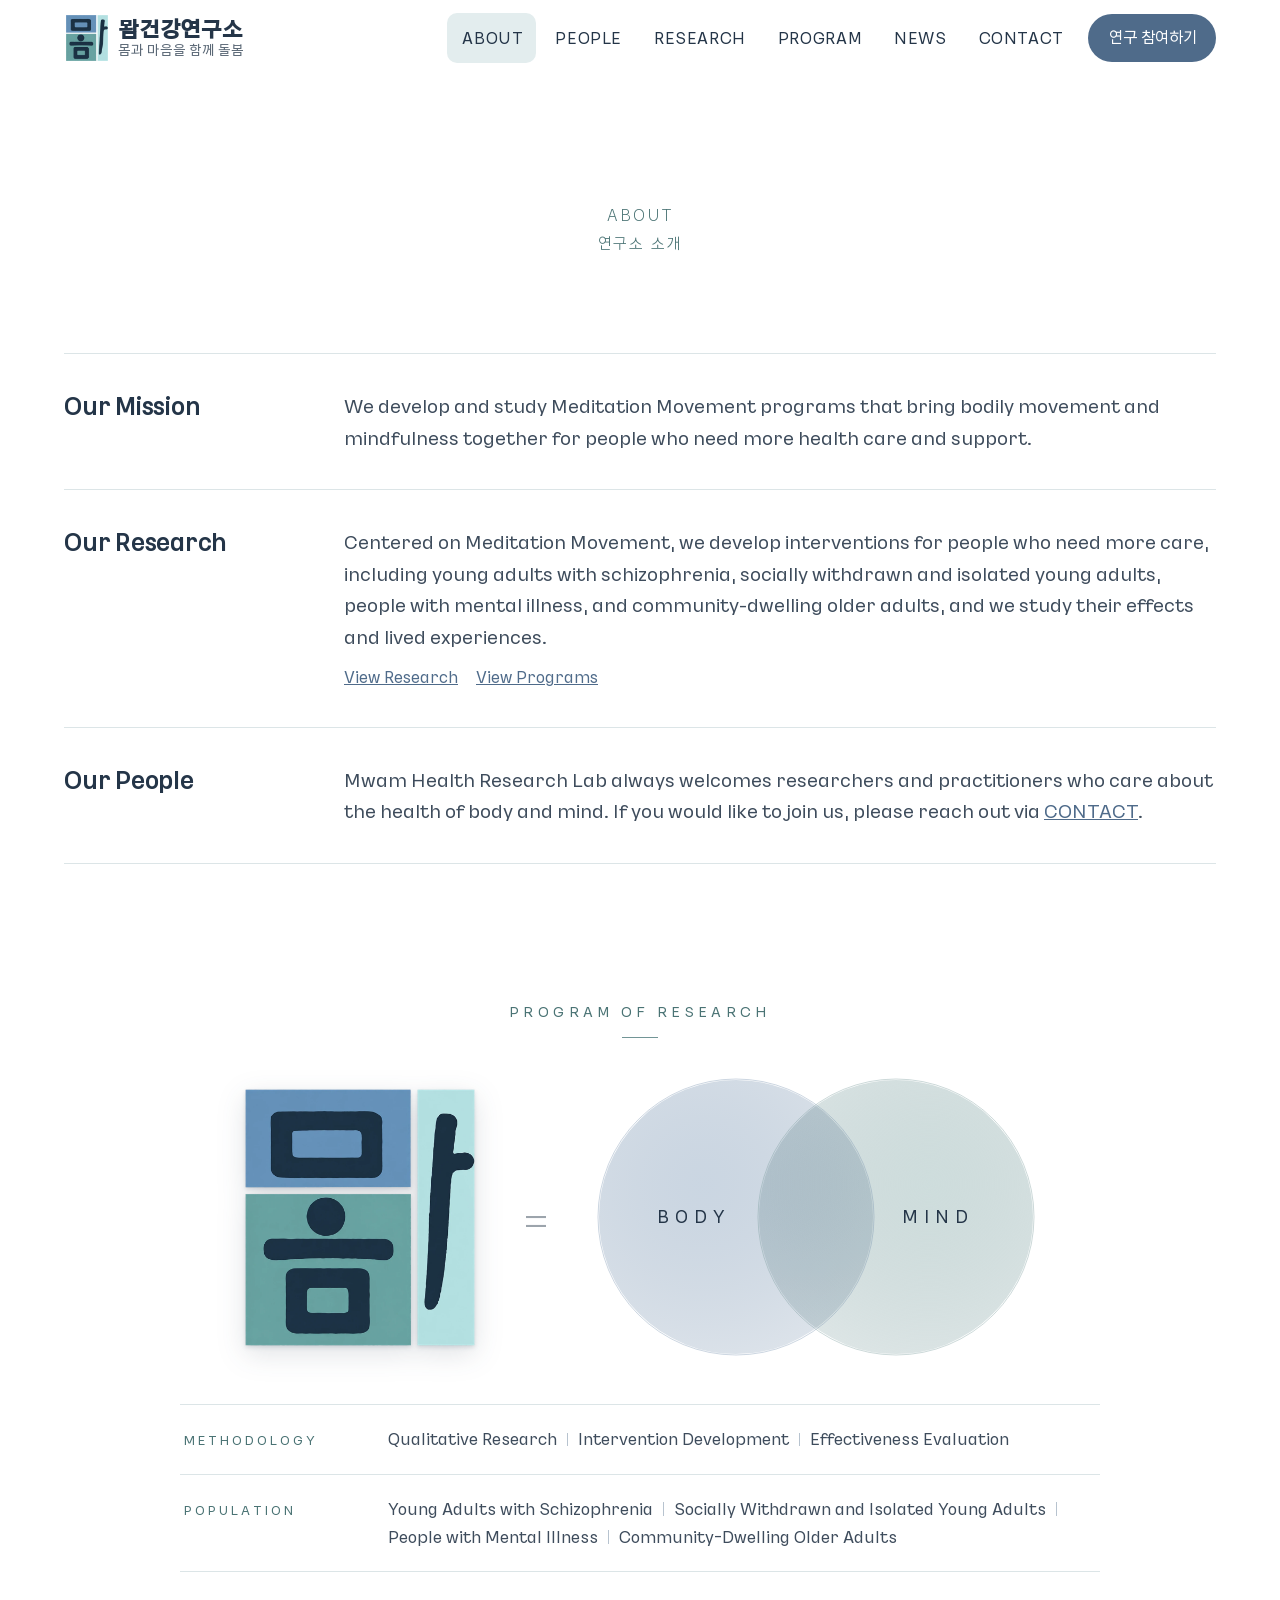
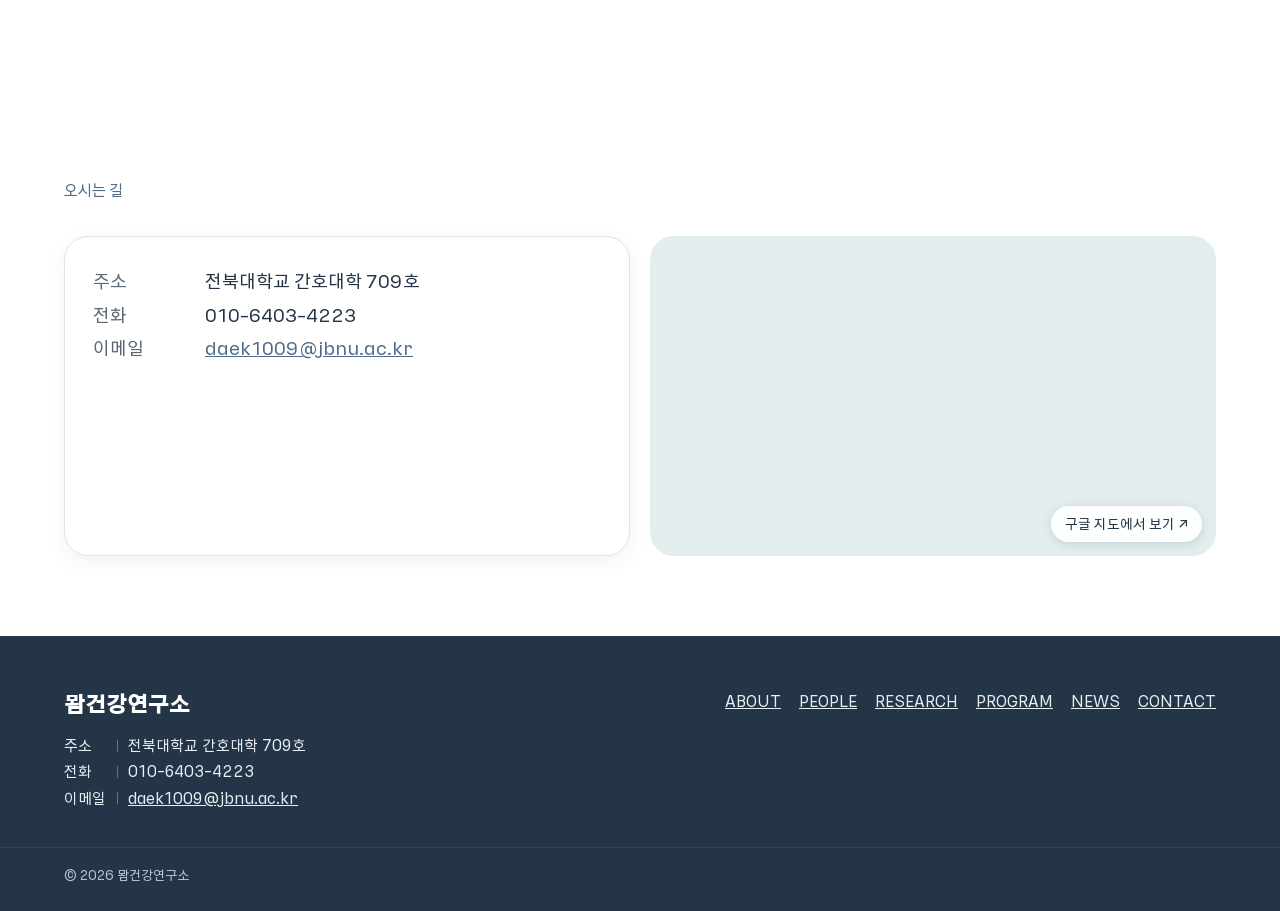
==== commit 9d9a78f2: "ABOUT 오시는 길: 큰 제목 삭제, 작은 '오시는 길'을 큰 제목 자리 아랫선에 맞춤 Co-Authored-By: Claude Opus 5.5 <noreply@anthropic" ====
--- a/about.html
+++ b/about.html
@@ -61,7 +61,7 @@
   </dl>
 </div></section>
 <section class="section" id="location"><div class="wrap">
-  <div class="section-head"><p class="eyebrow">오시는 길</p><h2>찾아오시는 길</h2></div>
+  <div class="section-head loc-head"><h2 class="eyebrow">오시는 길</h2></div>
   <div class="grid two">
     <div class="card info"><dl id="loc-info"></dl></div>
     <div class="map" id="map">지도 준비 중</div>
--- a/assets/css/style.css
+++ b/assets/css/style.css
@@ -538,3 +538,7 @@
 /* 도식 로고: 투명한 틈 덕분에 세 사각형마다 각각 그림자 / 머리글 로고는 그림자 없음 */
 .mprog-logo { filter: drop-shadow(0 2px 2px rgba(36, 53, 72, 0.16)) drop-shadow(0 8px 14px rgba(36, 53, 72, 0.14)); }
 .brand img { filter: none; box-shadow: none; }
+
+/* ABOUT 오시는 길: 작은 제목만, 예전 큰 제목의 아랫선에 맞춤 */
+.loc-head { display: flex; flex-direction: column; justify-content: flex-end; min-height: calc(clamp(1.6rem, 3vw, 2.1rem) * 1.35 + 34.5px); }
+.loc-head .eyebrow { margin: 0; font-family: var(--font); font-size: 0.95rem; font-weight: 400; line-height: 1.75; }
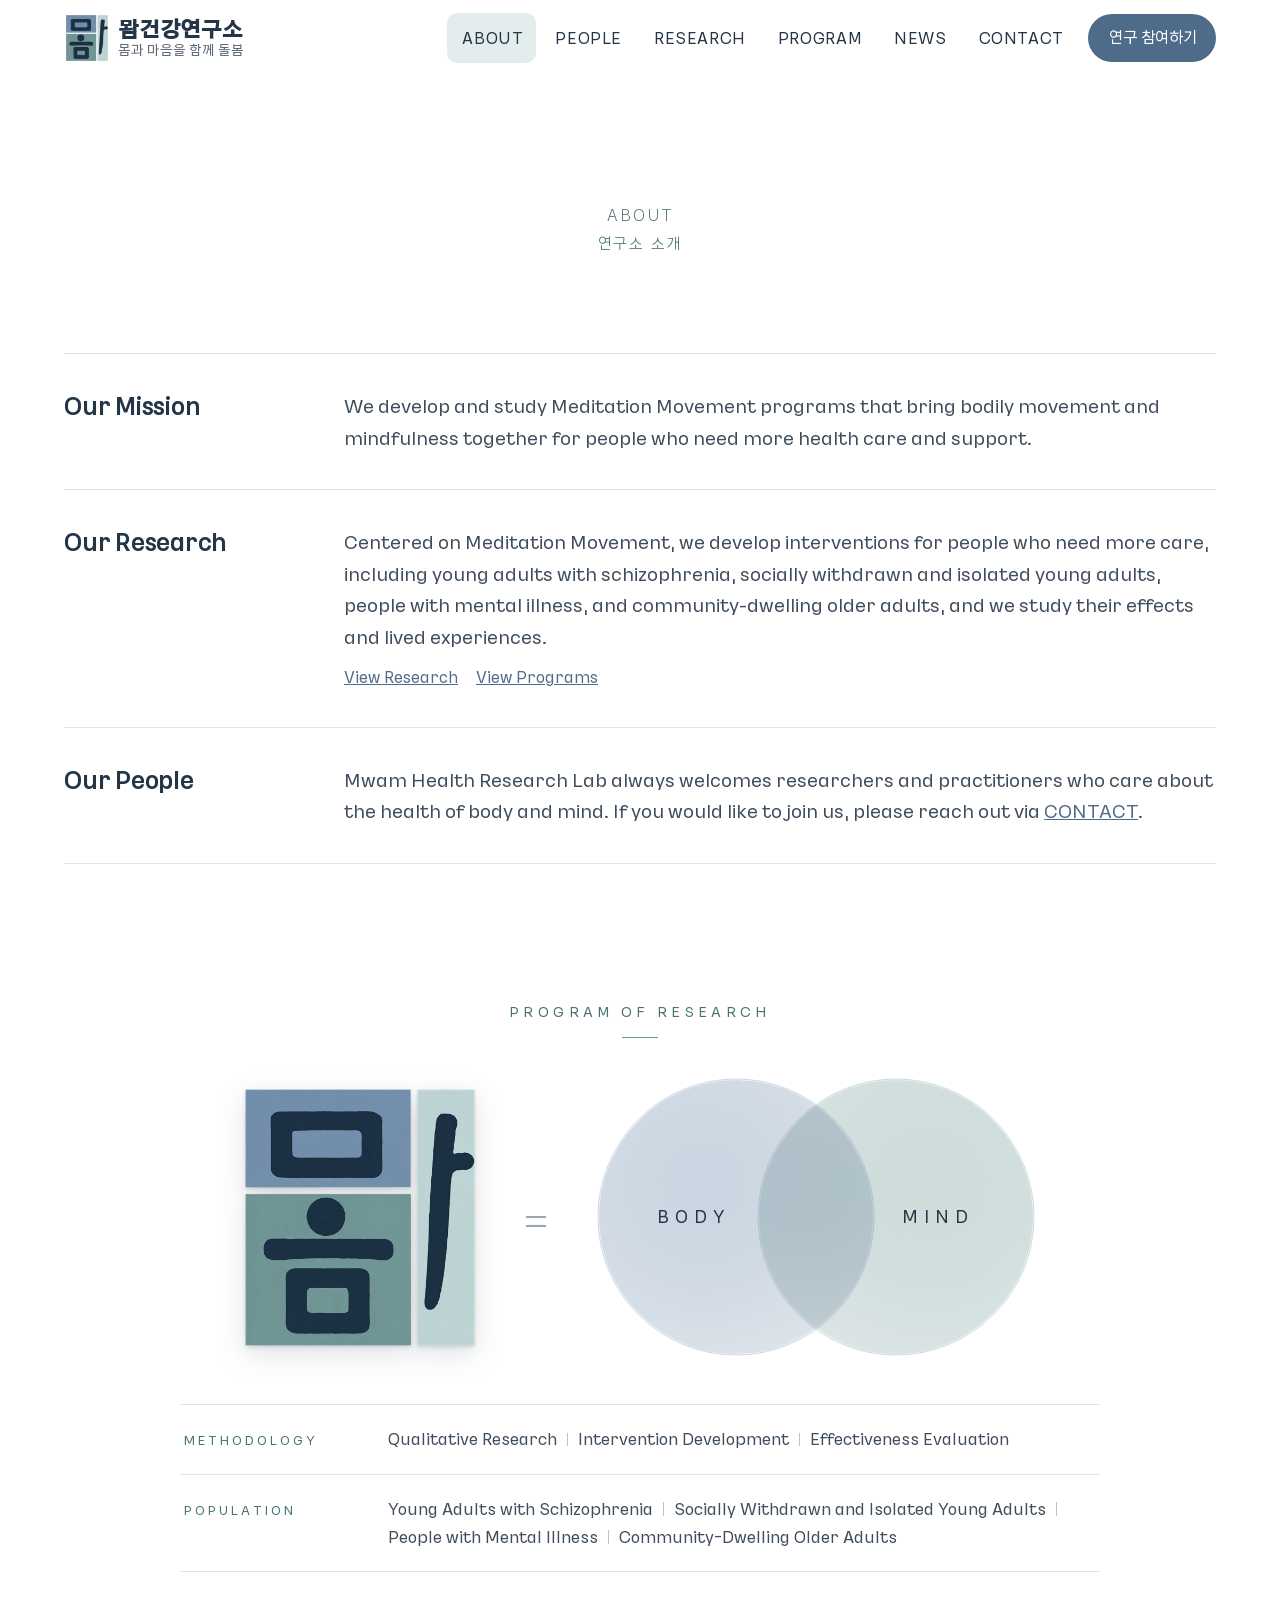
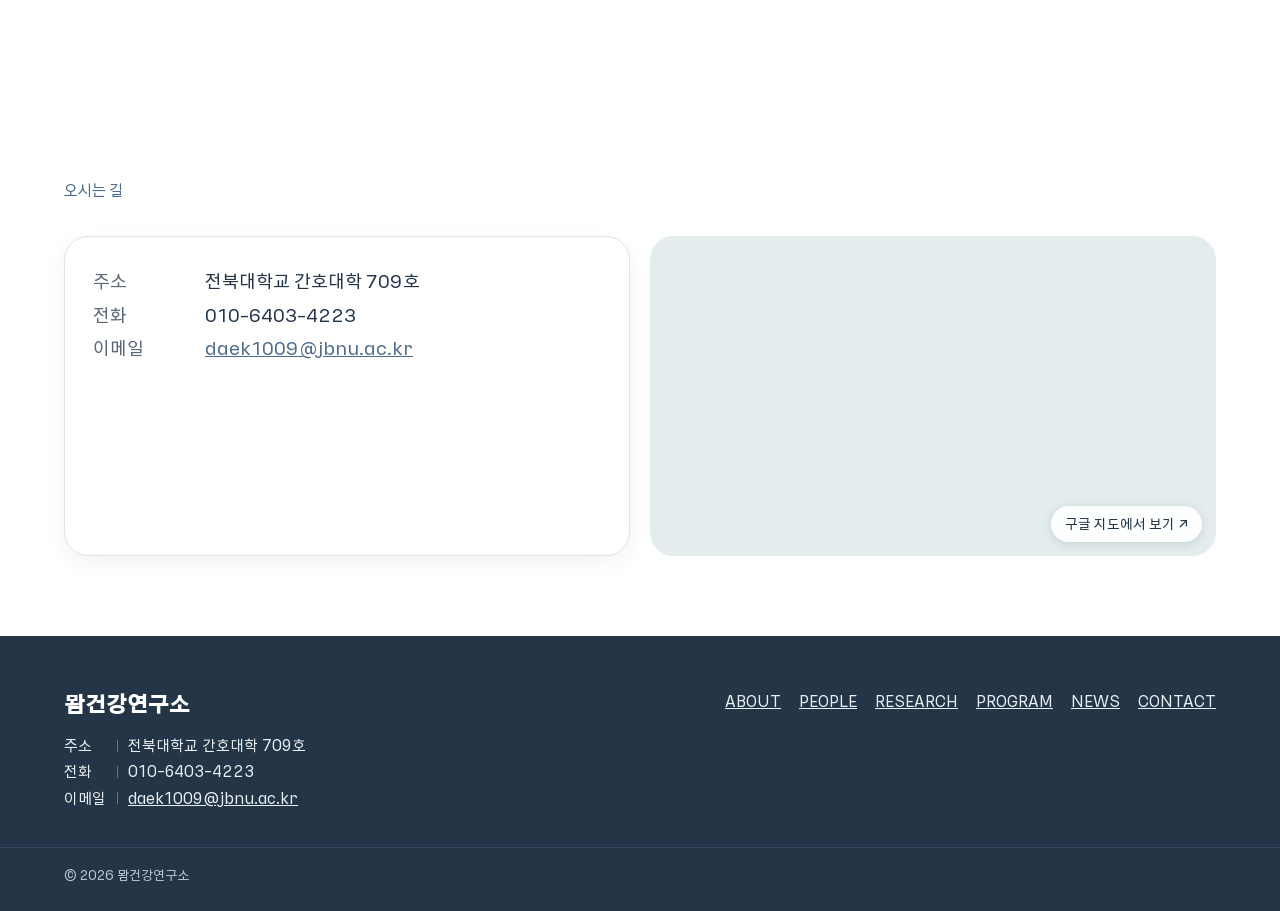
==== commit 8a73f32f: "로고 사각형 색을 기존 로고 색으로 보정, 파일 이름 새로 (캐시 회피) Co-Authored-By: Claude Opus 5.5 <noreply@anthropic.com>" ====
--- a/about.html
+++ b/about.html
@@ -5,7 +5,7 @@
 <meta name="viewport" content="width=device-width, initial-scale=1">
 <title>연구소 소개 | 뫔건강연구소</title>
 <meta name="description" content="뫔건강연구소 소개, 연구 방향, 오시는 길">
-<link rel="icon" href="assets/images/favicon.png?v=3">
+<link rel="icon" href="assets/images/favicon-v4.png">
 <link rel="preload" href="assets/fonts/KakaoSmallSans-Regular.woff2" as="font" type="font/woff2" crossorigin>
 <link rel="preconnect" href="https://fonts.googleapis.com">
 <link rel="preconnect" href="https://fonts.gstatic.com" crossorigin>
@@ -38,7 +38,7 @@
 <section class="mprog" id="focus"><div class="wrap">
   <p class="mprog-eyebrow">Program of Research</p>
   <div class="mprog-body">
-    <img class="mprog-logo" src="assets/images/logo-cut-480.png?v=3" alt="뫔건강연구소 로고" width="431" height="480">
+    <img class="mprog-logo" src="assets/images/logo-v4-480.png" alt="뫔건강연구소 로고" width="431" height="480">
     <span class="mprog-eq" aria-hidden="true">=</span>
     <svg class="mvenn" viewBox="31 11 438 278" role="img" aria-labelledby="venn-t venn-d">
       <title id="venn-t">Program of Research</title>
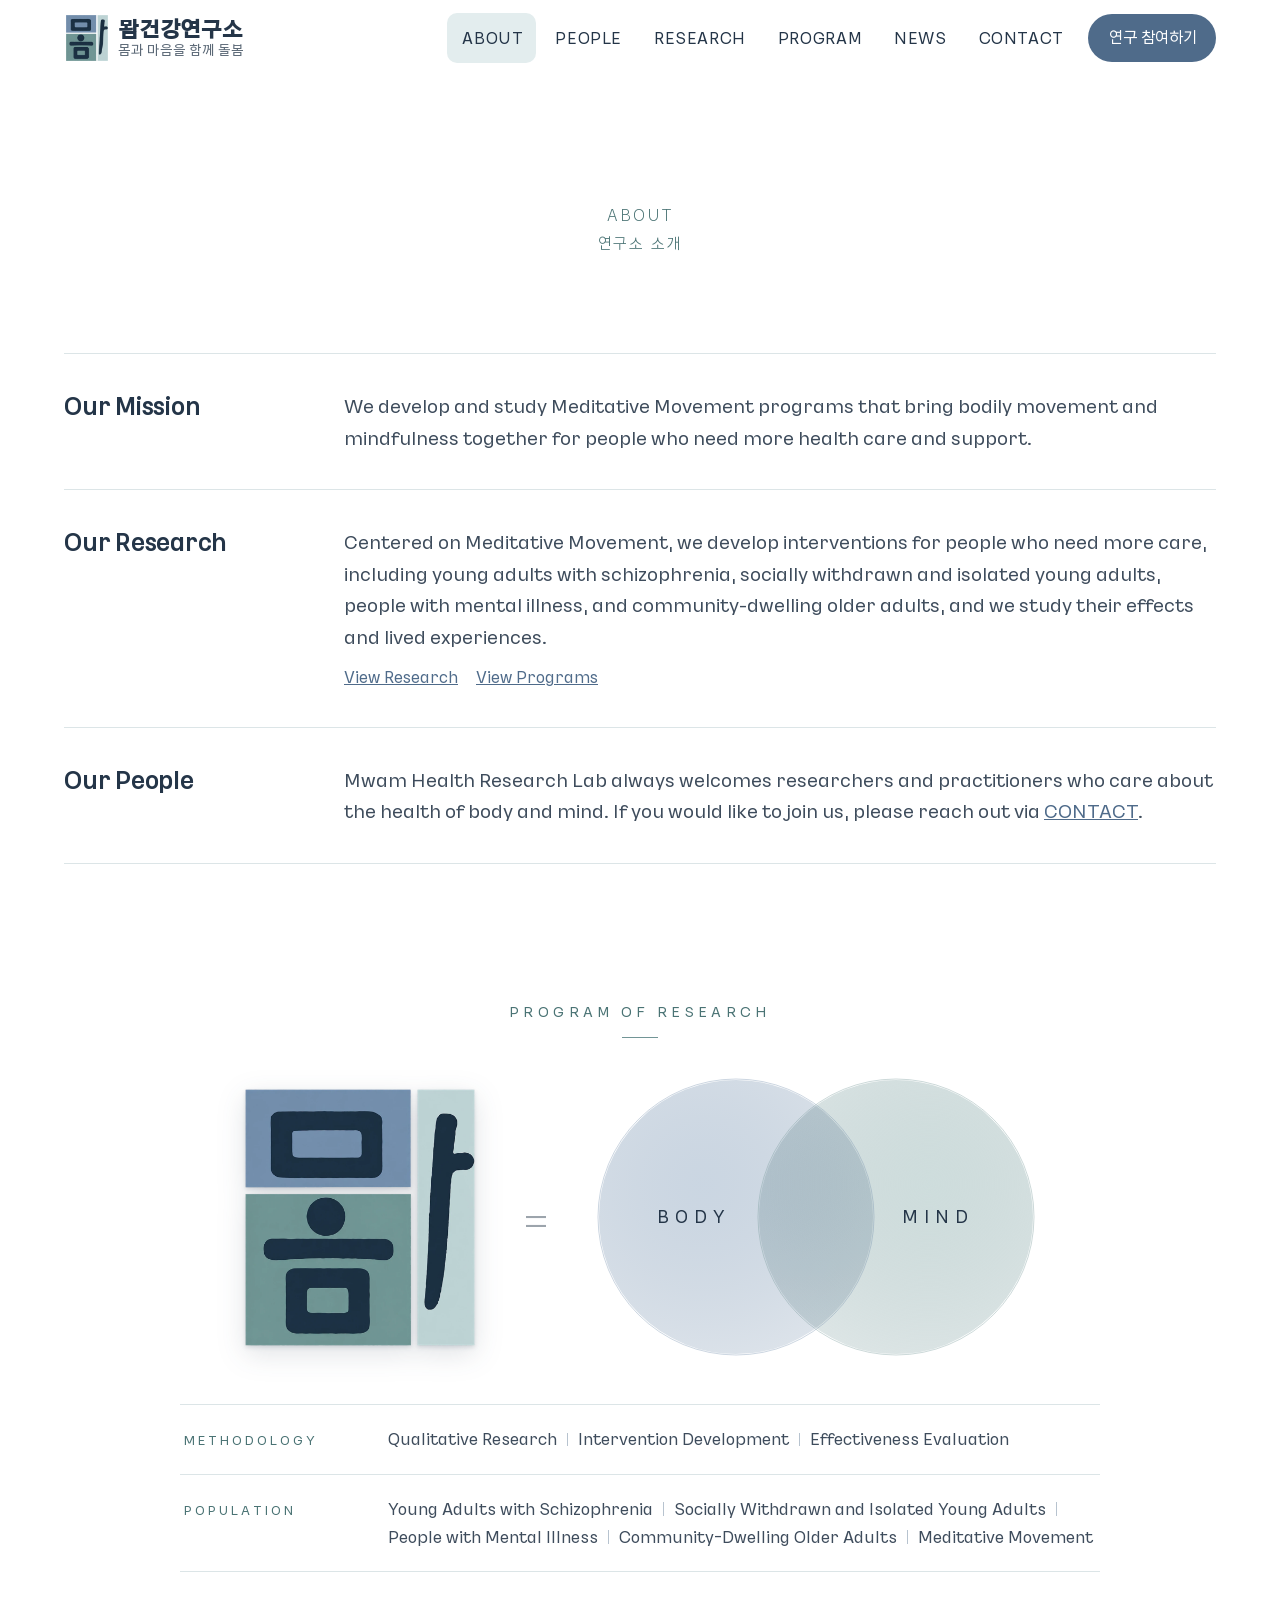
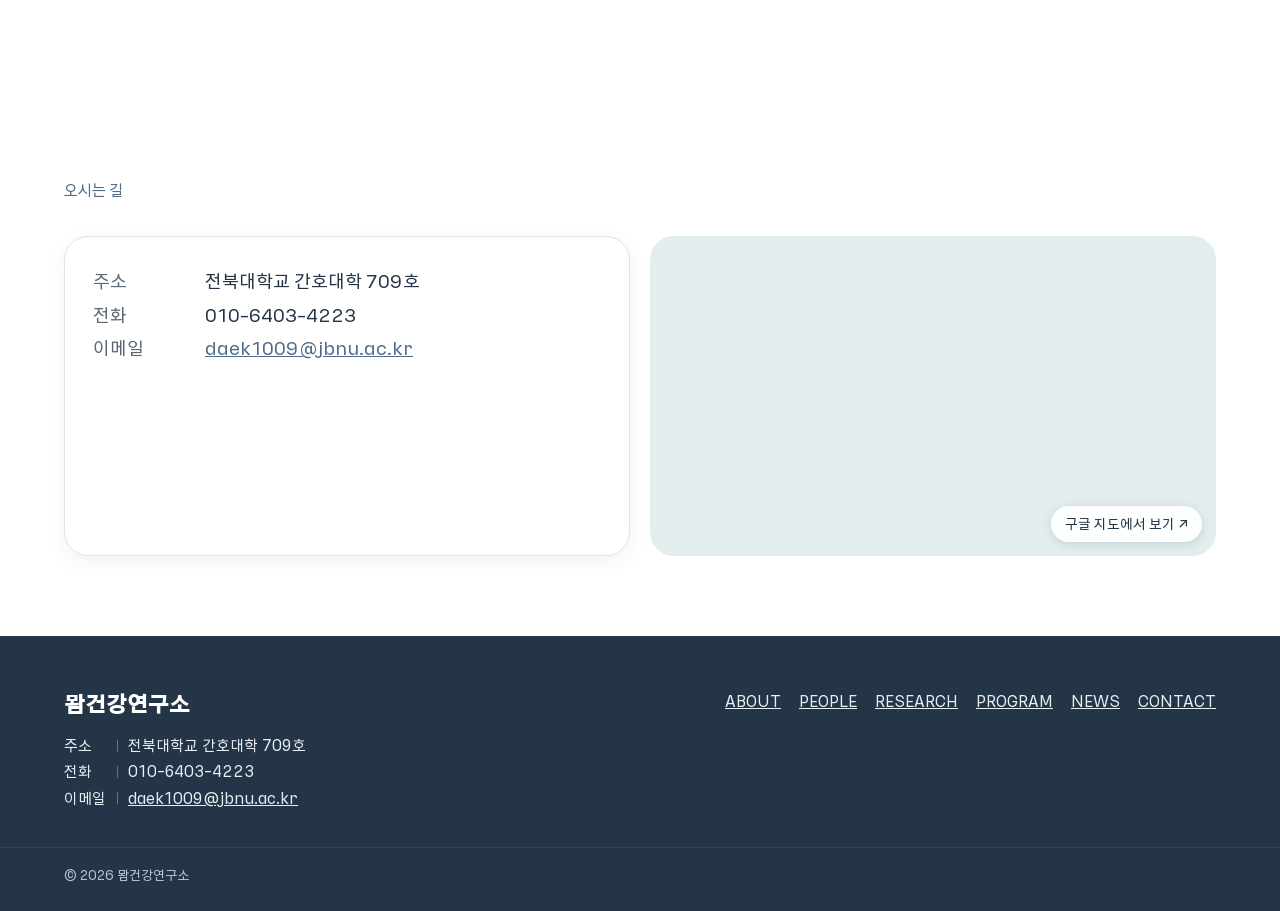
==== commit 25b6c480: "펠든크라이스 통합워크샵 글 갱신, 문의 페이지 선·여백형, 프로그램 사진 보기 링크, Meditative Movement Co-Authored-By: Claude Opus 5.5 " ====
--- a/about.html
+++ b/about.html
@@ -23,11 +23,11 @@
 <section class="mabout about-intro" id="intro"><div class="wrap">
   <div class="mrow">
     <h2>Our Mission</h2>
-    <div><p>We develop and study Meditation Movement programs that bring bodily movement and mindfulness together for people who need more health care and support.</p></div>
+    <div><p>We develop and study Meditative Movement programs that bring bodily movement and mindfulness together for people who need more health care and support.</p></div>
   </div>
   <div class="mrow">
     <h2>Our Research</h2>
-    <div><p>Centered on Meditation Movement, we develop interventions for people who need more care, including young adults with schizophrenia, socially withdrawn and isolated young adults, people with mental illness, and community-dwelling older adults, and we study their effects and lived experiences.</p>
+    <div><p>Centered on Meditative Movement, we develop interventions for people who need more care, including young adults with schizophrenia, socially withdrawn and isolated young adults, people with mental illness, and community-dwelling older adults, and we study their effects and lived experiences.</p>
       <p class="mlink"><a href="research.html">View Research</a><a href="program.html">View Programs</a></p></div>
   </div>
   <div class="mrow">
@@ -57,7 +57,7 @@
   </div>
   <dl class="mboxes">
     <div><dt>Methodology</dt><dd>Qualitative Research<span class="vbar" aria-hidden="true"></span>Intervention Development<span class="vbar" aria-hidden="true"></span>Effectiveness Evaluation</dd></div>
-    <div><dt>Population</dt><dd>Young Adults with Schizophrenia<span class="vbar" aria-hidden="true"></span>Socially Withdrawn and Isolated Young Adults<span class="vbar" aria-hidden="true"></span>People with Mental Illness<span class="vbar" aria-hidden="true"></span>Community-Dwelling Older Adults</dd></div>
+    <div><dt>Population</dt><dd>Young Adults with Schizophrenia<span class="vbar" aria-hidden="true"></span>Socially Withdrawn and Isolated Young Adults<span class="vbar" aria-hidden="true"></span>People with Mental Illness<span class="vbar" aria-hidden="true"></span>Community-Dwelling Older Adults<span class="vbar" aria-hidden="true"></span>Meditative Movement</dd></div>
   </dl>
 </div></section>
 <section class="section" id="location"><div class="wrap">
--- a/assets/css/style.css
+++ b/assets/css/style.css
@@ -442,8 +442,8 @@
 
 /* ---------- 메인 (KIMPACT Lab 구성 참고) ---------- */
 .mhero { position: relative; overflow: hidden; color: var(--white); text-align: center; }
-.mhero-bg { position: absolute; inset: 0; background: url('../images/hero-tea.jpg') center 50% / cover no-repeat; }
-.mhero-bg::after { content: ''; position: absolute; inset: 0; background: linear-gradient(180deg, rgba(36, 53, 72, 0.48), rgba(36, 53, 72, 0.66)); }
+.mhero-bg { position: absolute; inset: 0; background: url('../images/hero-forest.jpg') center 85% / cover no-repeat; }
+.mhero-bg::after { content: ''; position: absolute; inset: 0; background: linear-gradient(180deg, rgba(36, 53, 72, 0.30), rgba(36, 53, 72, 0.55)); }  /* 안개 숲 사진에 맞게 옅게 */
 .mhero-in { position: relative; padding-top: 120px; padding-bottom: 120px; display: flex; flex-direction: column; align-items: center; gap: 10px; }
 .mhero-tag { font-size: 1rem; letter-spacing: 0.14em; color: #DCE5E7; }
 .mhero-name { font-family: var(--font-brand); font-weight: 900; font-size: clamp(2.6rem, 6vw, 4.2rem); letter-spacing: -0.01em; color: var(--white); }
@@ -542,3 +542,30 @@
 /* ABOUT 오시는 길: 작은 제목만, 예전 큰 제목의 아랫선에 맞춤 */
 .loc-head { display: flex; flex-direction: column; justify-content: flex-end; min-height: calc(clamp(1.6rem, 3vw, 2.1rem) * 1.35 + 34.5px); }
 .loc-head .eyebrow { margin: 0; font-family: var(--font); font-size: 0.95rem; font-weight: 400; line-height: 1.75; }
+
+/* 문의 (A안): 카드 없이 선과 여백만 */
+.ca-grid { display: grid; grid-template-columns: 1fr 1fr; gap: 56px; }
+.ca-col h3, .ca-join h3 { font-size: 1.05rem; font-weight: 400; color: var(--navy); padding-bottom: 14px; border-bottom: 1px solid var(--navy); margin: 0; }
+.ca-list { margin: 0; padding: 0; list-style: none; }
+.ca-list li, .ca-list > div { padding: 16px 0; border-bottom: 1px solid var(--line); color: var(--text-3); }
+dl.ca-list { display: grid; grid-template-columns: 4.5em 1fr; align-items: baseline; }
+dl.ca-list dt, dl.ca-list dd { margin: 0; padding: 16px 0; border-bottom: 1px solid var(--line); }
+dl.ca-list dt { color: var(--text-3); font-size: 0.92rem; }
+dl.ca-list dd { color: var(--navy); }
+.ca-join { margin-top: 72px; }
+.ca-row { display: flex; flex-wrap: wrap; justify-content: space-between; align-items: center; gap: 12px 24px; padding: 16px 0; border-bottom: 1px solid var(--line); }
+.ca-row p { margin: 0; color: var(--text-3); }
+.ca-more { color: var(--blue); text-decoration: none; white-space: nowrap; }
+.ca-more:hover { text-decoration: underline; }
+.ca-map { margin-top: 40px; height: 340px; min-height: 0; border: 0; border-radius: 0; box-shadow: none; background: var(--white); position: relative; }
+.ca-map iframe { width: 100%; height: 100%; min-height: 0; display: block; border: 0; border-radius: 0; filter: saturate(0.6); }
+@media (max-width: 720px) {
+  .ca-grid { grid-template-columns: 1fr; gap: 44px; }
+  .ca-join { margin-top: 52px; }
+  .ca-map { height: 260px; }
+}
+
+/* 프로그램: 사진이 있는 것은 눌러서 소식 글로 */
+a.pub.plink { text-decoration: none; color: inherit; transition: transform 0.15s, box-shadow 0.15s; }
+a.pub.plink:hover { transform: translateY(-2px); box-shadow: 0 10px 26px rgba(36, 53, 72, 0.10); }
+.pub .pmore { margin-top: 6px; font-size: 0.9rem; color: var(--blue); }
